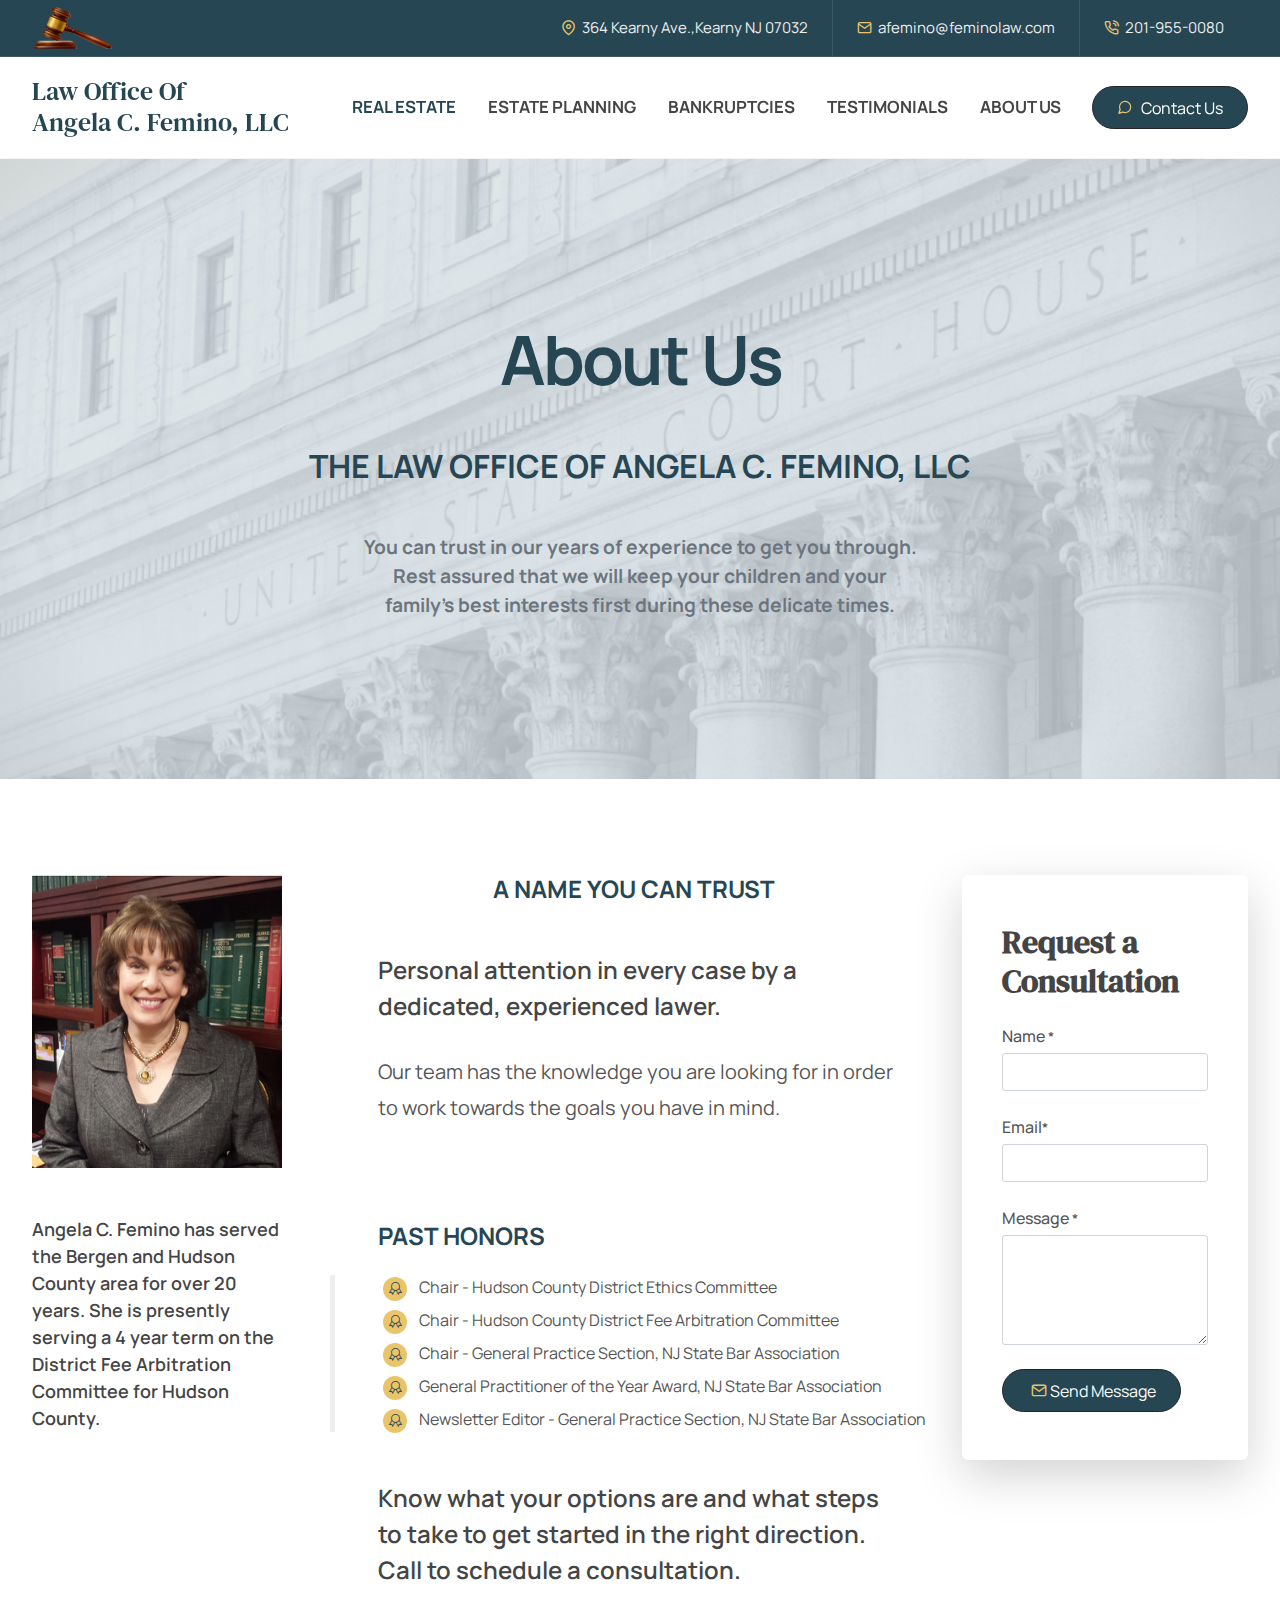
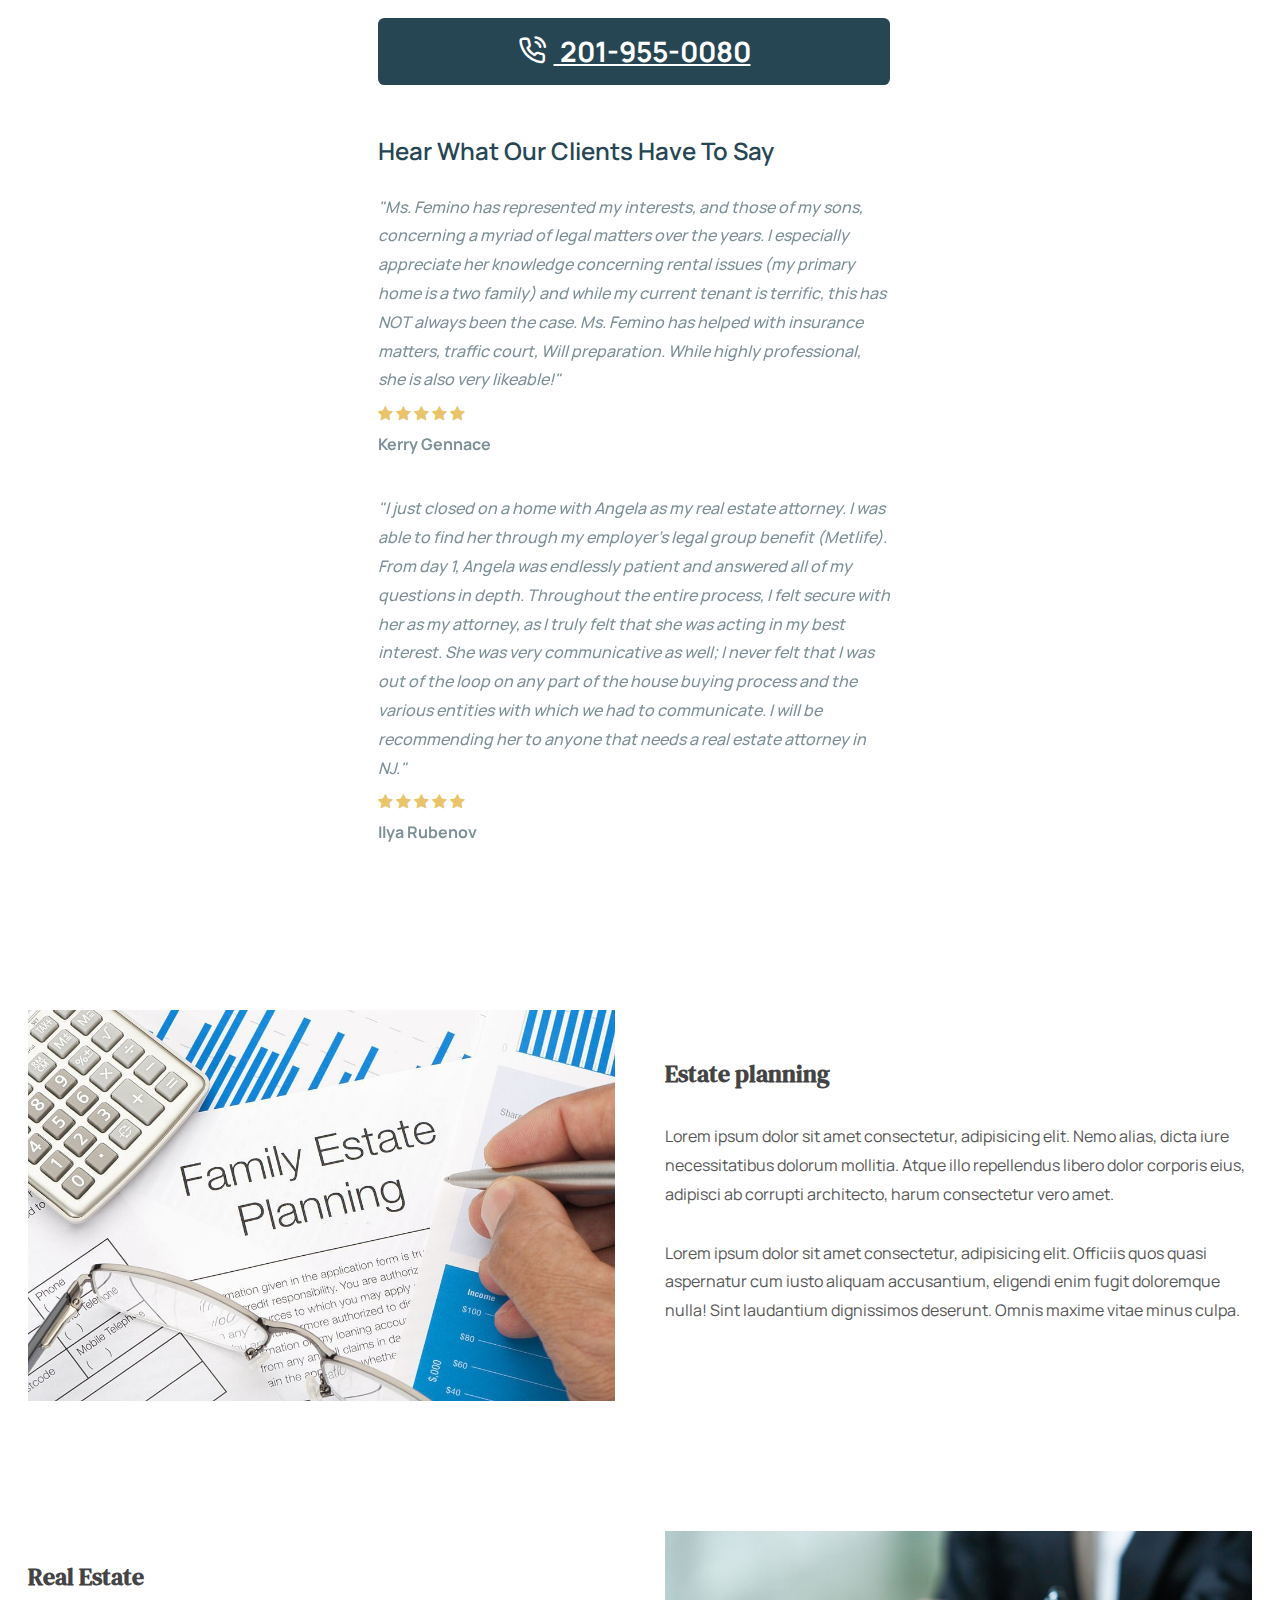
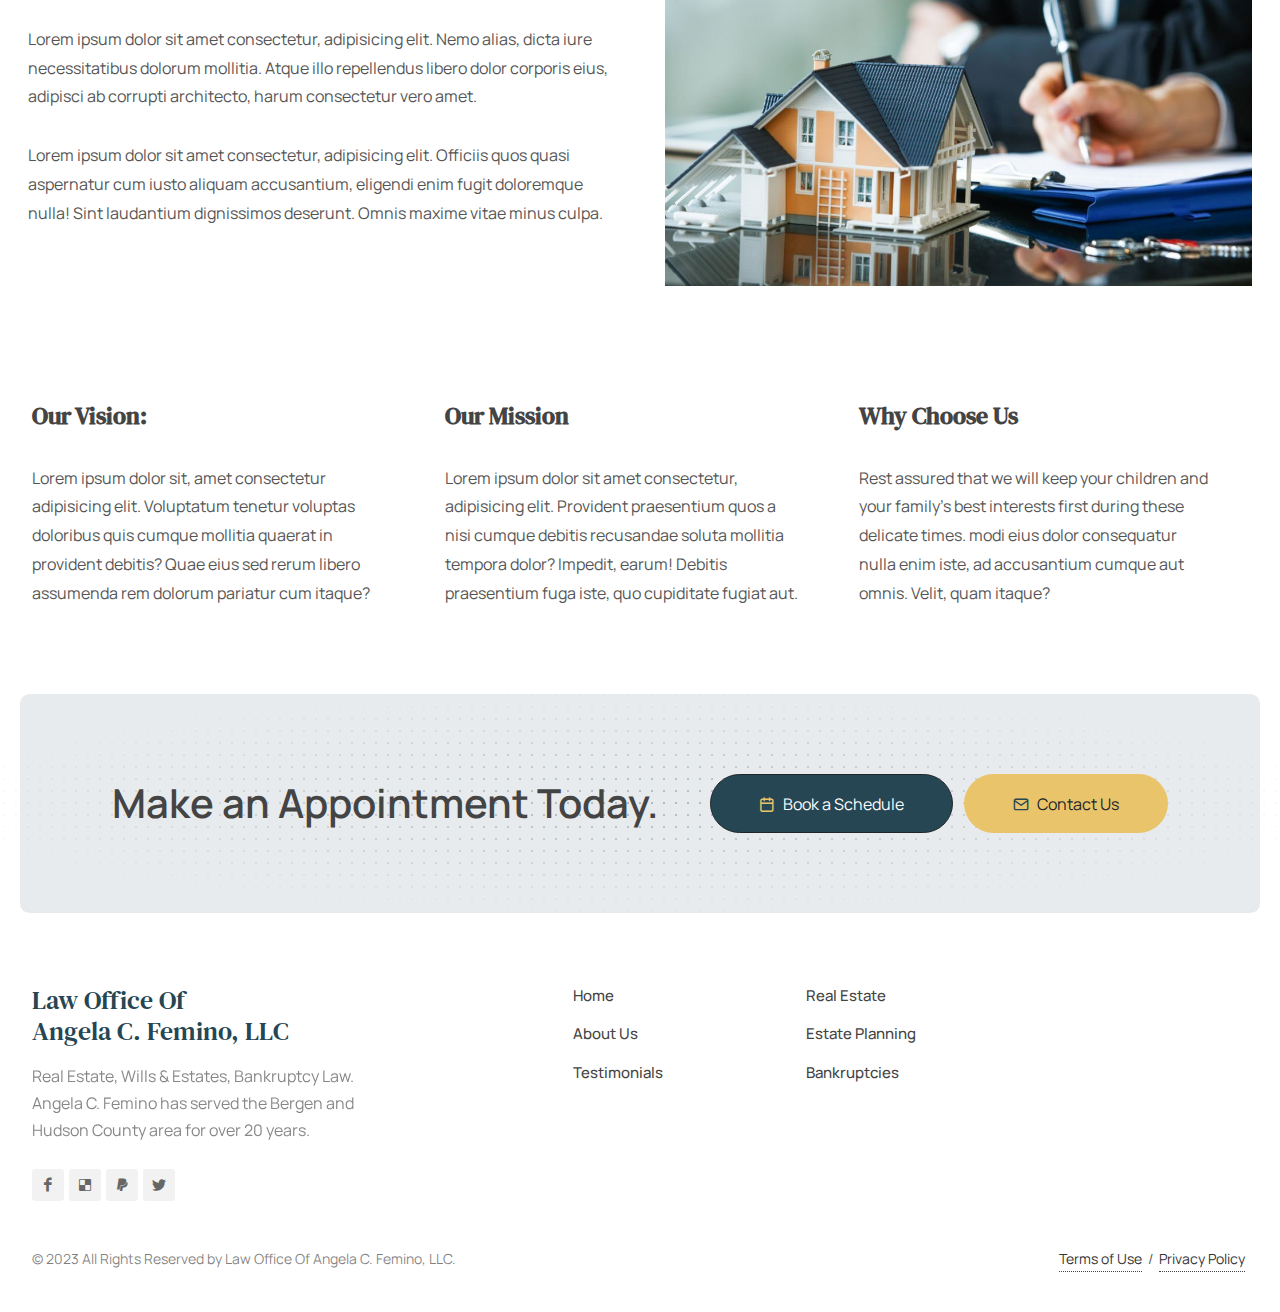
==== about-us.html @ 38eed65f "about us page" ====
<!DOCTYPE html>
<html dir="ltr" lang="en-US">
  <head>
    <meta http-equiv="content-type" content="text/html; charset=utf-8" />
    <meta name="author" content="SemiColonWeb" />

    <!-- Stylesheets
	============================================= -->
    <link rel="preconnect" href="https://fonts.gstatic.com" />
    <link href="https://fonts.googleapis.com/css2?family=Manrope:wght@400;500;600;700&family=DM+Serif+Text&display=swap" rel="stylesheet" />

    <link rel="stylesheet" href="./css/bootstrap.css" type="text/css" />
    <link rel="stylesheet" href="./style.css" type="text/css" />
    <link rel="stylesheet" href="./css/swiper.css" type="text/css" />

    <link rel="stylesheet" href="./css/dark.css" type="text/css" />
    <link rel="stylesheet" href="./css/font-icons.css" type="text/css" />
    <link rel="stylesheet" href="./css/animate.css" type="text/css" />
    <link rel="stylesheet" href="./css/magnific-popup.css" type="text/css" />

    <!-- Finance Demo Specific Stylesheet -->
    <link rel="stylesheet" href="./finance/finance.css" type="text/css" />
    <!-- Finance Custom Css -->
    <link rel="stylesheet" href="./finance/css/fonts.css" type="text/css" />
    <!-- Finance Custom Fonts -->
    <!-- / -->

    <link rel="stylesheet" href="./css/custom.css" type="text/css" />
    <meta name="viewport" content="width=device-width, initial-scale=1" />

    <link rel="stylesheet" href="./css/colors.css" type="text/css" />
    <link rel="stylesheet" href="./css/about-us.css" />

    <!-- Document Title
	============================================= -->
    <title>Family Civil Bankruptcy and Business Lawyers in Kearny, NJ</title>
    <meta name="keywords" content="Family Law, Wills and Estates, Bankruptcy, Real Estate, Municipal Court" />
    <meta name="description" content="Practice Law Firm Providing the Highest Quality of Legal Representation Serving North Jersey Area with convenient location in the heart of the Kearny Business District." />
    <meta property="og:title" content="The Law Office Of Angela C. Femino, LLC" />
    <meta property="og:url" content="https://www.feminolaw.com/" />
    <meta property="og:type" content="website" />
    <meta property="og:description" content="The Law Office Of Angela C. Femino, LLC" />
    <meta property="og:image" content="./images/logo.png" />
    <meta property="twitter:card" content="The Law Office Of Angela C. Femino, LLC" />
    <meta property="twitter:title" content="The Law Office Of Angela C. Femino, LLC" />
    <meta property="twitter:type" content="website" />
    <meta property="twitter:description" content="The Law Office Of Angela C. Femino, LLC" />
    <meta property="twitter:url" content="https://www.feminolaw.com/" />
    <meta property="twitter:image" content="./images/logo.png" />
  </head>

  <body class="stretched">
    <!-- Document Wrapper
	============================================= -->
    <div id="wrapper" class="clearfix">
      <!-- Top Bar
		============================================= -->
      <div id="top-bar" class="dark bg-color">
        <div class="container">
          <div class="row justify-content-center justify-content-lg-between">
            <div class="col-12 col-md-auto">
              <!-- Navbar icon
						============================================= -->
              <a href="#" class="navbar-icon">
                <img width="80" src="./images/judge-gavel-nav.png" alt="" />
              </a>
              <!-- .navbar-icon end -->
            </div>

            <div class="col-12 col-md-auto">
              <!-- Top Links
						============================================= -->
              <div class="top-links text-center">
                <ul class="top-links-container">
                  <li class="top-links-item">
                    <a target="_blank" href="https://goo.gl/maps/jddvsZo6kSxr5BW46"><i class="color-2 icon-line-map-pin"></i> 364 Kearny Ave.,Kearny NJ 07032 </a>
                  </li>
                  <li class="top-links-item">
                    <a href="mailto:afemino@feminolaw.com"><i class="color-2 icon-line-mail"></i> afemino@feminolaw.com</a>
                  </li>
                  <li class="top-links-item">
                    <a href="tel:201-955-0080"><i class="color-2 icon-line-phone-call"></i> 201-955-0080</a>
                  </li>
                </ul>
              </div>
              <!-- .top-links end -->
            </div>
          </div>
        </div>
      </div>
      <!-- #top-bar end -->

      <!-- Header
		============================================= -->
      <header id="header" class="sticky-on-scrollup">
        <div id="header-wrap">
          <div class="container">
            <div class="header-row justify-content-between">
              <!-- Logo
						============================================= -->
              <div id="logo" class="mx-0 me-lg-5 order-2 order-lg-1">
                <a href="#" class="color h4"
                  >Law Office Of <br />
                  Angela C. Femino, LLC</a
                >
              </div>
              <!-- #logo end -->

              <div id="primary-menu-trigger" class="order-1">
                <svg class="svg-trigger" viewBox="0 0 100 100">
                  <path d="m 30,33 h 40 c 3.722839,0 7.5,3.126468 7.5,8.578427 0,5.451959 -2.727029,8.421573 -7.5,8.421573 h -20"></path>
                  <path d="m 30,50 h 40"></path>
                  <path d="m 70,67 h -40 c 0,0 -7.5,-0.802118 -7.5,-8.365747 0,-7.563629 7.5,-8.634253 7.5,-8.634253 h 20"></path>
                </svg>
              </div>

              <div class="header-misc order-3">
                <a href="#" class="btn btn-dark bg-color px-4 py-1 py-lg-2 rounded-pill"><i class="icon-line-message-circle color-2"></i><span class="d-none d-md-inline ms-2">Contact Us</span></a>
              </div>

              <!-- Primary Navigation
						============================================= -->
              <nav class="primary-menu me-lg-auto with-arrows order-12 order-lg-2">
                <ul class="menu-container">
                  <li class="menu-item current">
                    <a class="menu-link fw-bold" href="#"> REAL ESTATE </a>
                  </li>
                  <li class="menu-item">
                    <a class="menu-link fw-bold" href="#"> ESTATE PLANNING </a>
                  </li>
                  <li class="menu-item">
                    <a class="menu-link fw-bold" href="#"> BANKRUPTCIES </a>
                  </li>
                  <li class="menu-item">
                    <a class="menu-link fw-bold" href="#testimonials"> TESTIMONIALS </a>
                  </li>
                  <li class="menu-item">
                    <a class="menu-link fw-bold" href="#"> ABOUT US </a>
                  </li>
                </ul>
              </nav>
              <!-- #primary-menu end -->

              <form class="top-search-form" action="search.html" method="get">
                <input type="text" name="q" class="form-control" value="" placeholder="Type &amp; Hit Enter.." autocomplete="off" />
              </form>
            </div>
          </div>
        </div>
      </header>
      <!-- #header end -->

      <!-- Hero
		============================================= -->
      <section id="slider" class="slider-element position-relative" style="background: #2646532b url() center bottom no-repeat; background-size: 100% auto">
        <div class="container position-static">
          <div class="row align-items-md-end">
            <div class="col-lg-12 align-self-center flex-column pt-6 pb-6 mb-md-6 mt-md-6 z-1">
              <h1 class="hero-title display-3 fw-bold ws-1 color font-body text-center">About Us</h1>
              <h2 class="hero-title h2 fw-bold color pt-3 font-body text-center">THE LAW OFFICE OF ANGELA C. FEMINO, LLC</h2>
              <p class="mt-5 mb-0 text-muted fw-bold text-center text-larger">
                You can trust in our years of experience to get you through. <br />
                Rest assured that we will keep your children and your <br />
                family's best interests first during these delicate times.
              </p>
            </div>
            <div class="un1"></div>
          </div>
        </div>
      </section>

      <!-- Content
		============================================= -->
      <!-- Sticky section -->

      <section id="content">
        <div class="content-wrap py-5">
          <div class="container clearfix py-0 py-lg-5">
            <div class="row justify-content-around col-mb-30">
              <div class="sidebar sticky-sidebar-wrap col-md-6 pe-lg-5 col-lg-3">
                <div class="scwStickySidebar">
                  <div class="sidebar-widgets-wrap">
                    <div class="sticky-sidebar sticky-bottom">
                      <div class="about-summary pb-lg-3">
                        <div class="text-center">
                          <img src="./images/angela.png" alt="Angela" />
                        </div>
                        <h4 class="font-body mt-5">Angela C. Femino has served the Bergen and Hudson County area for over 20 years. She is presently serving a 4 year term on the District Fee Arbitration Committee for Hudson County.</h4>
                      </div>
                    </div>
                  </div>
                </div>
              </div>
              <div class="col-md-6 mt-4 ps-md-0 mt-md-0">
                <h3 class="h4 font-body text-body text-uppercase text-center fw-bold mb-2 mb-lg-4 color">A NAME YOU CAN TRUST</h3>
                <h3 class="font-body mt-5 ps-md-5 px-md-4">Personal attention in every case by a dedicated, experienced lawer.</h3>
                <p class="h5 mb-0 font-body px-4 ps-md-5 fw-normal">Our team has the knowledge you are looking for in order to work towards the goals you have in mind.</p>
                <div class="py-5"></div>
                <h3 class="h4 font-body text-body ps-md-5 text-uppercase fw-bold mb-4 mb-lg-4 color">PAST HONORS</h3>
                <ul class="iconlist honourslist mb-0 ps-2 ps-md-5">
                  <li class="mb-2"><i class="icon-line2-badge text-smaller bg-color-2 color"></i>Chair - Hudson County District Ethics Committee</li>
                  <li class="mb-2"><i class="icon-line2-badge text-smaller bg-color-2 color"></i>Chair - Hudson County District Fee Arbitration Committee</li>
                  <li class="mb-2"><i class="icon-line2-badge text-smaller bg-color-2 color"></i>Chair - General Practice Section, NJ State Bar Association</li>
                  <li class="mb-2"><i class="icon-line2-badge text-smaller bg-color-2 color"></i>General Practitioner of the Year Award, NJ State Bar Association</li>
                  <li class="mb-2"><i class="icon-line2-badge text-smaller bg-color-2 color"></i>Newsletter Editor - General Practice Section, NJ State Bar Association</li>
                </ul>
                <div class="my-5">
                  <h3 class="font-body text-left px-5 mt-5">
                    Know what your options are and what steps to take to get started in the right direction. <br />
                    Call to schedule a consultation.
                  </h3>
                  <p class="fw-normal text-muted mb-2 mt-3 text-center mx-5 py-2 bg-color rounded-4 text-white">
                    <a class="fw-bold h3 pt-2 inline-block text-decoration-underline text-white" href="tel:201-955-0080">
                      <i class="icon-line-phone-call text-white pe-2"></i>
                      201-955-0080
                    </a>
                  </p>
                </div>

                <div class="px-lg-5 mt-5 my-lg-5">
                  <div class="mb-3 pb-2">
                    <h3 class="fw-semibold font-body color mb-4 mt-3">Hear What Our Clients Have To Say</h3>
                    <p class="color op-06 fw-medium fst-italic mb-2">"Ms. Femino has represented my interests, and those of my sons, concerning a myriad of legal matters over the years. I especially appreciate her knowledge concerning rental issues (my primary home is a two family) and while my current tenant is terrific, this has NOT always been the case. Ms. Femino has helped with insurance matters, traffic court, Will preparation. While highly professional, she is also very likeable!"</p>
                    <div class="d-flex align-items-center mb-2">
                      <div>
                        <div class="mb-2 color-2">
                          <i class="icon-star3"></i>
                          <i class="icon-star3"></i>
                          <i class="icon-star3"></i>
                          <i class="icon-star3"></i>
                          <i class="icon-star3"></i>
                        </div>
                        <h4 class="font-body mb-2 fw-bold h6 color op-06">Kerry Gennace</h4>
                      </div>
                    </div>
                  </div>
                  <div>
                    <p class="color op-06 fw-medium fst-italic mb-2">"I just closed on a home with Angela as my real estate attorney. I was able to find her through my employer's legal group benefit (Metlife). From day 1, Angela was endlessly patient and answered all of my questions in depth. Throughout the entire process, I felt secure with her as my attorney, as I truly felt that she was acting in my best interest. She was very communicative as well; I never felt that I was out of the loop on any part of the house buying process and the various entities with which we had to communicate. I will be recommending her to anyone that needs a real estate attorney in NJ."</p>
                    <div class="d-flex align-items-center mb-2">
                      <div>
                        <div class="mb-2 color-2">
                          <i class="icon-star3"></i>
                          <i class="icon-star3"></i>
                          <i class="icon-star3"></i>
                          <i class="icon-star3"></i>
                          <i class="icon-star3"></i>
                        </div>
                        <h4 class="font-body mb-2 fw-bold h6 color op-06">Ilya Rubenov</h4>
                      </div>
                    </div>
                  </div>
                </div>
              </div>
              <div class="sidebar sticky-sidebar-wrap col-lg-3 d-none d-lg-block">
                <div class="scwStickySidebar">
                  <div class="sidebar-widgets-wrap">
                    <div class="sticky-sidebar sticky-bottom">
                      <div class="card border-0 shadow-lg p-4">
                        <div class="card-body py-4">
                          <div class="form-widget">
                            <div class="form-result"></div>
                            <h3 class="mb-4 h2 nott ls0 fw-semibold">Request a Consultation</h3>
                            <form class="mb-0" id="template-contactform" name="template-contactform" action="include/form.php" method="post" novalidate="novalidate">
                              <div class="form-process">
                                <div class="css3-spinner">
                                  <div class="css3-spinner-scaler"></div>
                                </div>
                              </div>

                              <div class="row">
                                <div class="col-12 form-group mb-4">
                                  <label for="template-contactform-name">Name <small>*</small></label>
                                  <input type="text" id="template-contactform-name" name="template-contactform-name" value="" class="form-control required" />
                                </div>

                                <div class="col-12 form-group mb-4">
                                  <label for="template-contactform-email">Email<small>*</small></label>
                                  <input type="email" id="template-contactform-email" name="template-contactform-email" value="" class="required email form-control" />
                                </div>

                                <div class="col-12 form-group mb-4">
                                  <label for="template-contactform-message">Message <small>*</small></label>
                                  <textarea class="required form-control" id="template-contactform-message" name="template-contactform-message" rows="4" cols="30"></textarea>
                                </div>

                                <div class="col-12 form-group mb-4 d-none">
                                  <input type="text" id="template-contactform-botcheck" name="template-contactform-botcheck" value="" class="form-control" />
                                </div>

                                <div class="col-12 form-group mb-0">
                                  <button class="btn btn-dark bg-color px-4 py-2 rounded-pill" type="submit" id="template-contactform-submit" name="template-contactform-submit" value="submit"><i class="icon-line-mail color-2 ms-1"></i> Send Message</button>
                                </div>
                              </div>

                              <input type="hidden" name="prefix" value="template-contactform-" />
                            </form>
                          </div>
                        </div>
                      </div>
                    </div>
                  </div>
                </div>
              </div>
            </div>
          </div>
        </div>
        <div class="container mw-lg mb-4">
          <div class="row g-5 gutter-50 justify-content-between align-items-center py-3">
            <div class="col-md-6 order-2 order-md-0">
              <div class="div">
                <img src="./images/estate-planning.jpg" alt="Estate planning" />
              </div>
            </div>
            <div class="col-md-6">
              <h3>Estate planning</h3>
              <p>Lorem ipsum dolor sit amet consectetur, adipisicing elit. Nemo alias, dicta iure necessitatibus dolorum mollitia. Atque illo repellendus libero dolor corporis eius, adipisci ab corrupti architecto, harum consectetur vero amet.</p>
              <p>Lorem ipsum dolor sit amet consectetur, adipisicing elit. Officiis quos quasi aspernatur cum iusto aliquam accusantium, eligendi enim fugit doloremque nulla! Sint laudantium dignissimos deserunt. Omnis maxime vitae minus culpa.</p>
            </div>
          </div>
          <div class="row mt-5 mb-5 pb-5 g-5 gutter-50 justify-content-between align-items-center py-3">
            <div class="col-md-6 order-1 order-md-2">
              <div class="div">
                <img src="./images/Real-estates.jpg" alt="Estate planning" />
              </div>
            </div>
            <div class="col-md-6 order-1">
              <h3>Real Estate</h3>
              <p>Lorem ipsum dolor sit amet consectetur, adipisicing elit. Nemo alias, dicta iure necessitatibus dolorum mollitia. Atque illo repellendus libero dolor corporis eius, adipisci ab corrupti architecto, harum consectetur vero amet.</p>
              <p>Lorem ipsum dolor sit amet consectetur, adipisicing elit. Officiis quos quasi aspernatur cum iusto aliquam accusantium, eligendi enim fugit doloremque nulla! Sint laudantium dignissimos deserunt. Omnis maxime vitae minus culpa.</p>
            </div>
          </div>
        </div>
        <div class="container mb-4">
          <div class="row justify-content-between py-3">
            <div class="col-md-4 pe-lg-5">
              <h3>Our Vision:</h3>
              <p>Lorem ipsum dolor sit, amet consectetur adipisicing elit. Voluptatum tenetur voluptas doloribus quis cumque mollitia quaerat in provident debitis? Quae eius sed rerum libero assumenda rem dolorum pariatur cum itaque?</p>
            </div>
            <div class="col-md-4 pe-lg-5">
              <h3>Our Mission</h3>
              <p>Lorem ipsum dolor sit amet consectetur, adipisicing elit. Provident praesentium quos a nisi cumque debitis recusandae soluta mollitia tempora dolor? Impedit, earum! Debitis praesentium fuga iste, quo cupiditate fugiat aut.</p>
            </div>
            <div class="col-md-4 pe-lg-5">
              <h3>Why Choose Us</h3>
              <p>Rest assured that we will keep your children and your family's best interests first during these delicate times. modi eius dolor consequatur nulla enim iste, ad accusantium cumque aut omnis. Velit, quam itaque?</p>
            </div>
          </div>
        </div>
        <div class="clear"></div>

        <div class="container mt-3 mb-4 dotted-bg rounded-6" style="background-color: #2646531b">
          <div class="row align-items-center justify-content-between p-5 p-md-6">
            <div class="col mb-5 mb-lg-0">
              <h2 class="font-body fw-semibold h1 mb-0">Make an Appointment Today.</h2>
            </div>
            <div class="col-auto">
              <a href="#" class="btn px-3 py-2 px-md-5 py-md-3 btn-dark bg-color rounded-pill"><i class="icon-line-calendar color-2 me-2 position-relative" style="top: 1px"></i>Book a Schedule</a>
              <a href="#" class="btn px-3 py-2 px-md-5 py-md-3 mt-3 mt-lg-0 bg-color-2 rounded-pill ms-2"><i class="icon-line-mail color me-2 position-relative" style="top: 1px"></i>Contact Us</a>
            </div>
          </div>
        </div>
        <!-- </div> -->
      </section>
      <!-- #content end -->

      <!-- Footer
		============================================= -->
      <footer id="footer" class="bg-white border-0">
        <div class="container">
          <!-- Footer Widgets
				============================================= -->
          <div class="footer-widgets-wrap py-0 pt-lg-5">
            <div class="row justify-content-between">
              <div class="col-lg-4 mb-5 mb-lg-0 pe-md-0">
                <div class="widget clearfix">
                  <div id="logo" class="mx-0 me-lg-5 order-2 order-lg-1">
                    <a href="#" class="color h4 pt-0"
                      >Law Office Of <br />
                      Angela C. Femino, LLC</a
                    >
                  </div>
                  <p class="mb-4 op-07">
                    Real Estate, Wills & Estates, Bankruptcy Law. <br />
                    Angela C. Femino has served the Bergen and <br />
                    Hudson County area for over 20 years.
                  </p>
                  <a href="https://www.facebook.com/Law-Office-Of-Angela-C-Femino-LLC-725974874185449/" target="_blank" title="Facebook" class="social-icon si-small si-light si-facebook">
                    <i class="icon-facebook"></i>
                    <i class="icon-facebook"></i>
                  </a>
                  <a href="#" class="social-icon si-small si-light si-delicious">
                    <i class="icon-delicious"></i>
                    <i class="icon-delicious"></i>
                  </a>
                  <a href="#" class="social-icon si-small si-light si-paypal">
                    <i class="icon-paypal"></i>
                    <i class="icon-paypal"></i>
                  </a>
                  <a href="https://twitter.com/LawOfficeLlc" target="_blank" title="Twitter" class="social-icon si-small si-light si-twitter">
                    <i class="icon-twitter"></i>
                    <i class="icon-twitter"></i>
                  </a>
                </div>
              </div>
              <div class="col-lg-7 d-flex justify-content-end">
                <div class="row w-100">
                  <div class="col-lg-4 col-6">
                    <ul class="widget_links widget-li-noicon">
                      <li class="mb-2 pt-0 fw-medium"><a href="#">Home</a></li>
                      <li class="mb-2 fw-medium"><a href="#">About Us</a></li>
                      <li class="mb-2 fw-medium"><a href="#testimonials">Testimonials</a></li>
                    </ul>
                  </div>

                  <div class="col-lg-4 col-6">
                    <ul class="widget_links widget-li-noicon">
                      <li class="mb-2 pt-0 fw-medium"><a href="#">Real Estate</a></li>
                      <li class="mb-2 fw-medium"><a href="#">Estate Planning</a></li>
                      <li class="mb-2 fw-medium"><a href="#">Bankruptcies</a></li>
                    </ul>
                  </div>
                </div>
              </div>
            </div>
          </div>
          <!-- .footer-widgets-wrap end -->
        </div>

        <!-- Copyrights
			============================================= -->
        <div id="copyrights" class="bg-white">
          <div class="container">
            <div class="row justify-content-between">
              <div class="col">
                <span class="text-black-50">&copy; 2023 All Rights Reserved by Law Office Of Angela C. Femino, LLC.</span>
              </div>

              <div class="col text-end">
                <div class="copyright-links"><a href="#">Terms of Use</a> / <a href="#">Privacy Policy</a></div>
              </div>
            </div>
          </div>
        </div>
        <!-- #copyrights end -->
      </footer>
      <!-- #footer end -->
    </div>
    <!-- #wrapper end -->

    <!-- Go To Top
	============================================= -->
    <div id="gotoTop" class="icon-line-chevrons-up bg-color h-bg-color-2 shadow rounded-circle"></div>

    <!-- JavaScripts
	============================================= -->
    <script src="js/jquery.js"></script>
    <script src="js/plugins.min.js"></script>

    <!-- Footer Scripts
	============================================= -->
    <script src="js/functions.js"></script>

    <script>
      jQuery(document).ready(function ($) {
        var lastScrollTop = 0;
        window.addEventListener('scroll', function (event) {
          var st = $(this).scrollTop();
          if (st > lastScrollTop) {
            jQuery('#header.sticky-on-scrollup').removeClass('show-sticky-onscroll'); // Down Scroll
          } else {
            jQuery('#header.sticky-on-scrollup').addClass('show-sticky-onscroll'); // Up Scroll
          }
          lastScrollTop = st;
        });

        $('.services-grid .feature-box').hover(
          function () {
            $(this).addClass('dark');
          },
          function () {
            $(this).removeClass('dark');
          }
        );
      });
    </script>
    <!-- Temporary Script-->
  </body>
</html>
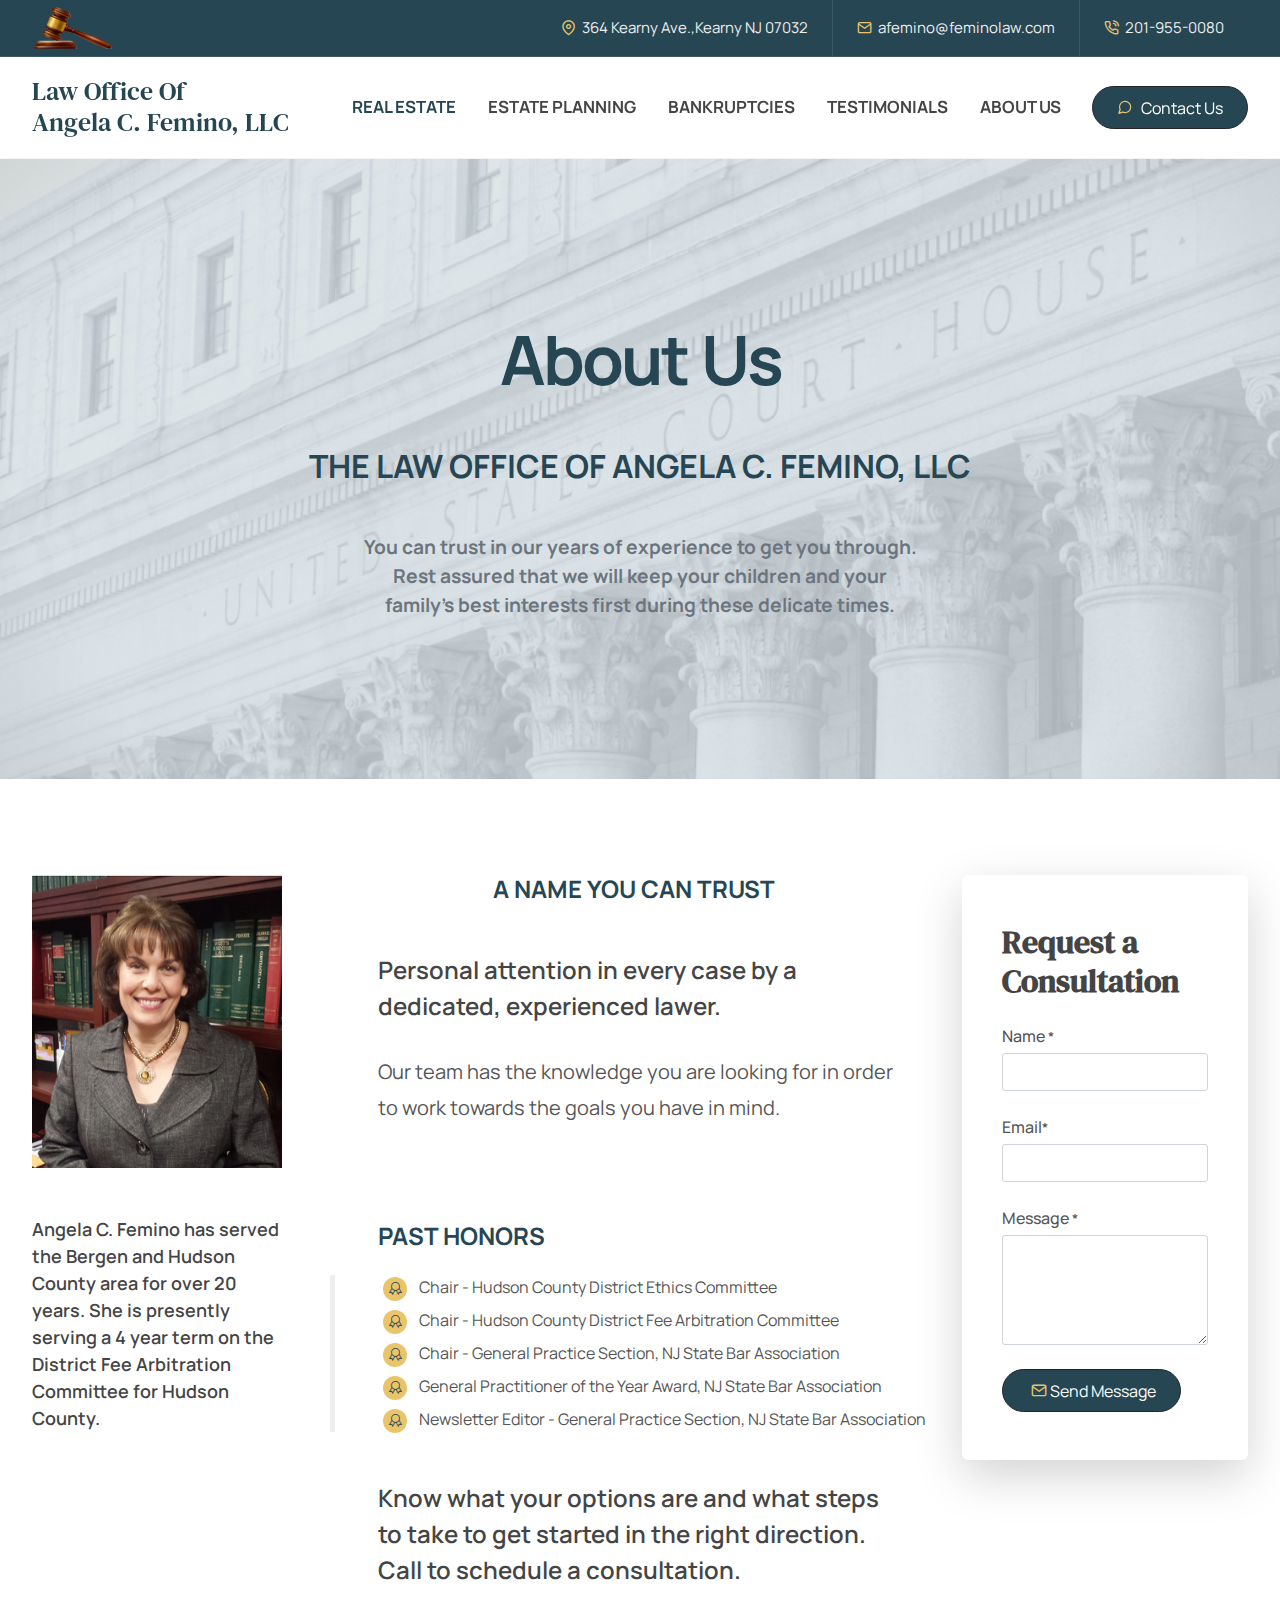
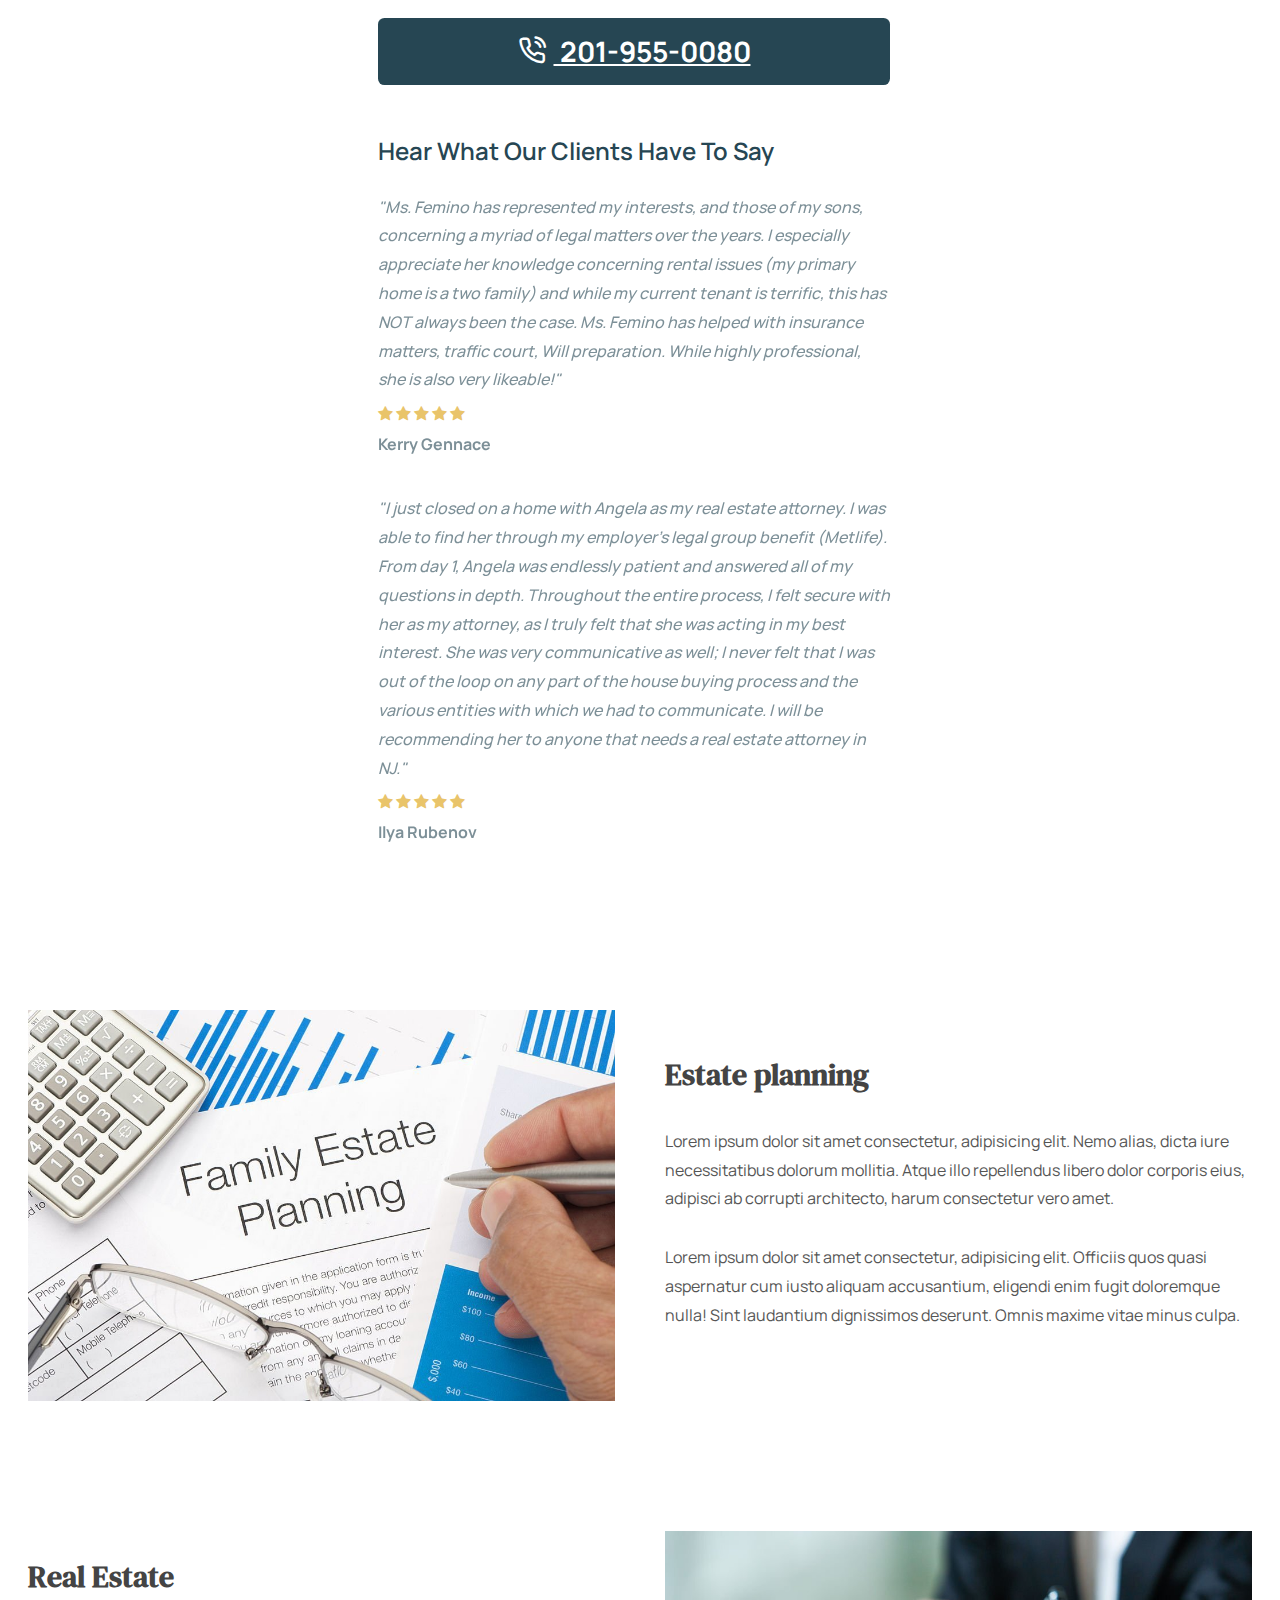
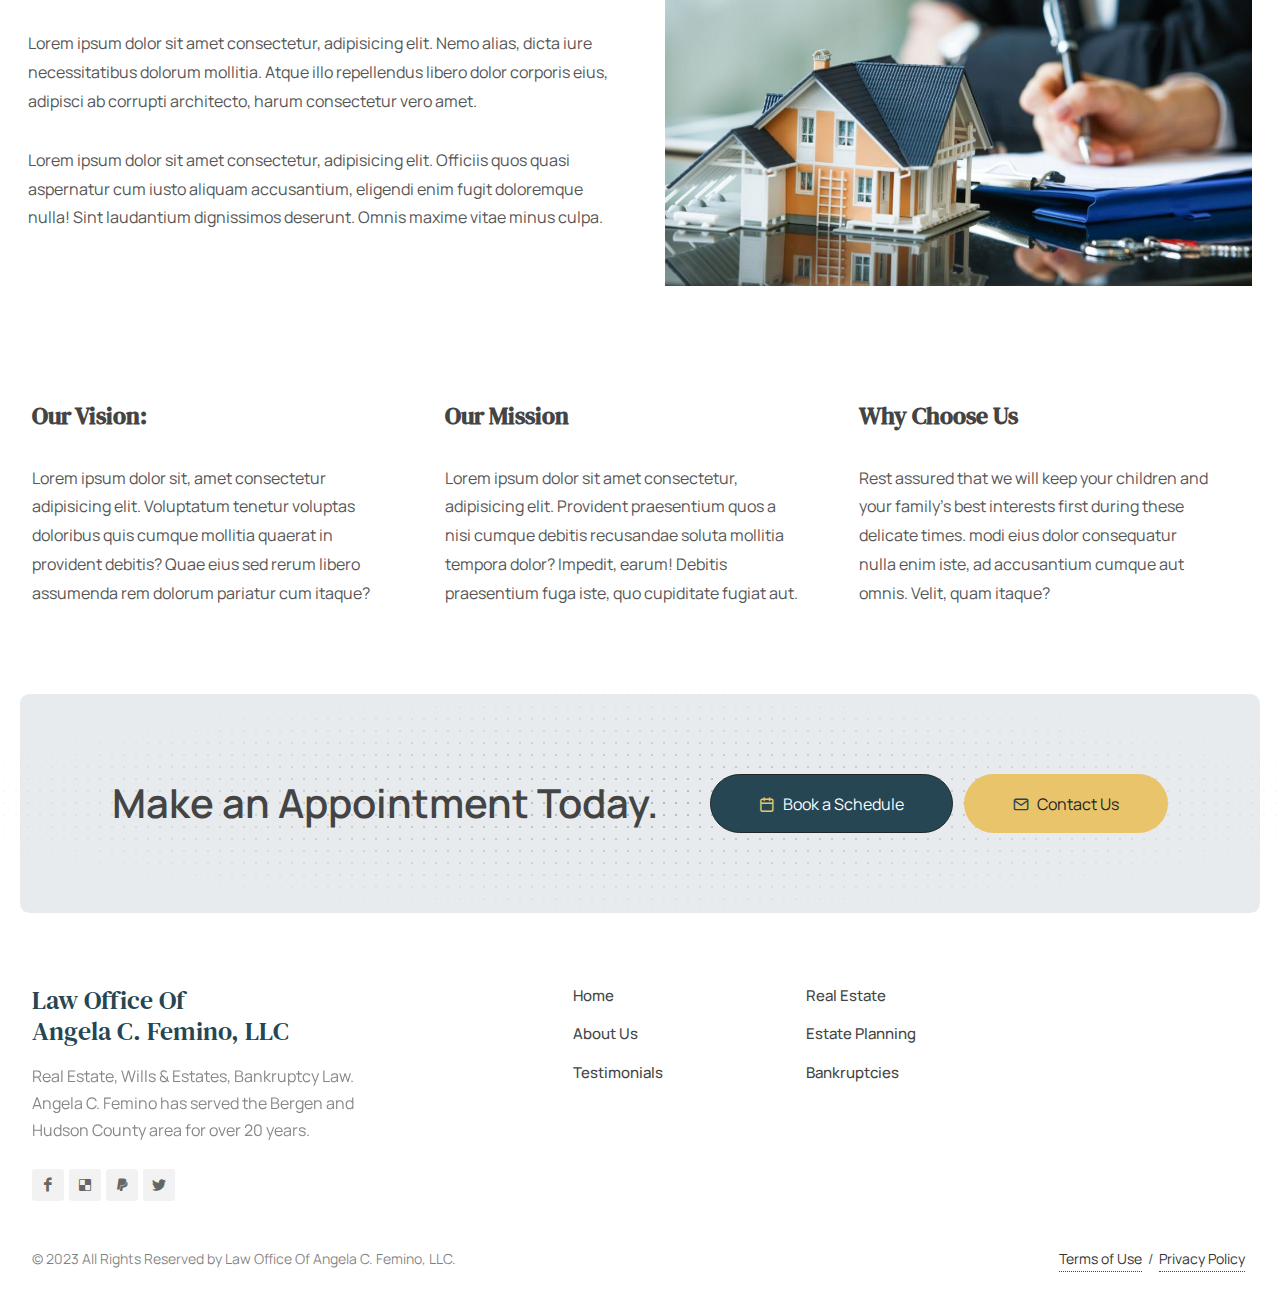
==== commit 7bf61491: "headings updated" ====
--- a/about-us.html
+++ b/about-us.html
@@ -312,7 +312,7 @@
               </div>
             </div>
             <div class="col-md-6">
-              <h3>Estate planning</h3>
+              <h2>Estate planning</h2>
               <p>Lorem ipsum dolor sit amet consectetur, adipisicing elit. Nemo alias, dicta iure necessitatibus dolorum mollitia. Atque illo repellendus libero dolor corporis eius, adipisci ab corrupti architecto, harum consectetur vero amet.</p>
               <p>Lorem ipsum dolor sit amet consectetur, adipisicing elit. Officiis quos quasi aspernatur cum iusto aliquam accusantium, eligendi enim fugit doloremque nulla! Sint laudantium dignissimos deserunt. Omnis maxime vitae minus culpa.</p>
             </div>
@@ -324,7 +324,7 @@
               </div>
             </div>
             <div class="col-md-6 order-1">
-              <h3>Real Estate</h3>
+              <h2>Real Estate</h2>
               <p>Lorem ipsum dolor sit amet consectetur, adipisicing elit. Nemo alias, dicta iure necessitatibus dolorum mollitia. Atque illo repellendus libero dolor corporis eius, adipisci ab corrupti architecto, harum consectetur vero amet.</p>
               <p>Lorem ipsum dolor sit amet consectetur, adipisicing elit. Officiis quos quasi aspernatur cum iusto aliquam accusantium, eligendi enim fugit doloremque nulla! Sint laudantium dignissimos deserunt. Omnis maxime vitae minus culpa.</p>
             </div>
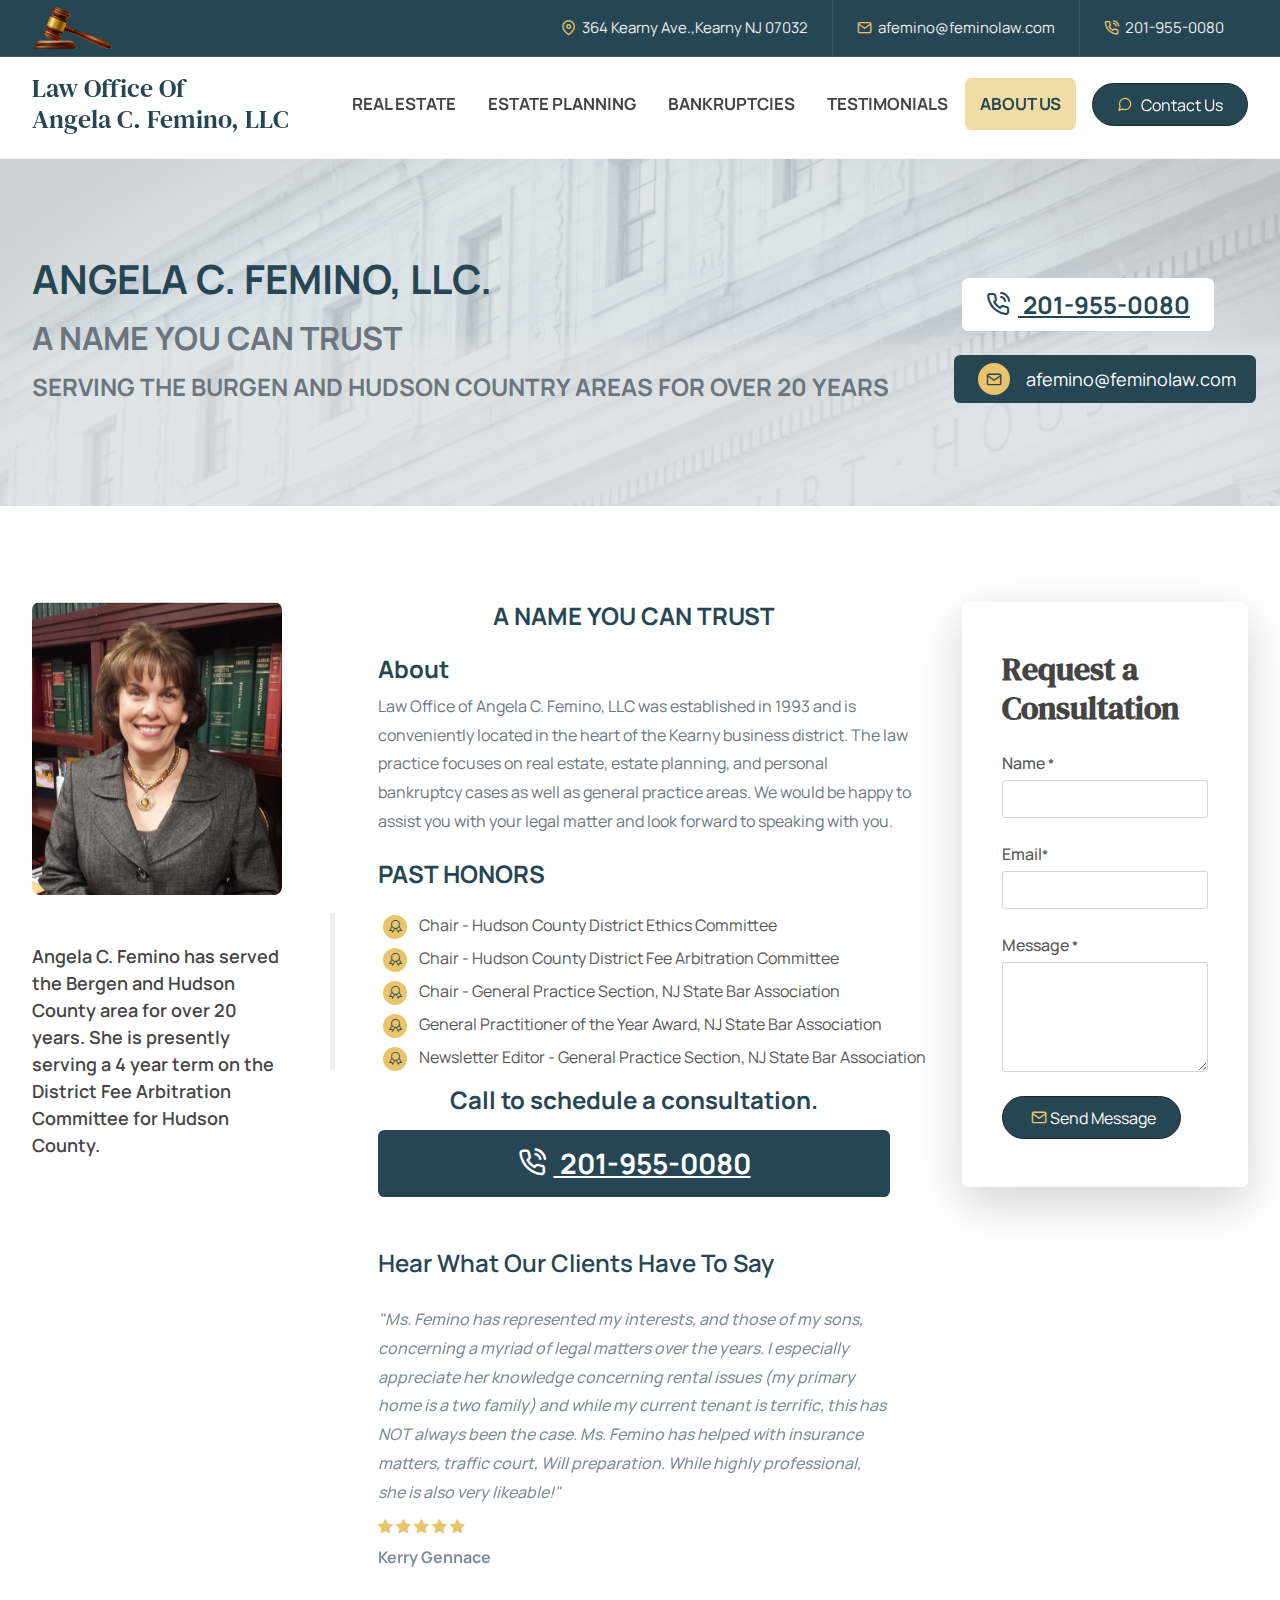
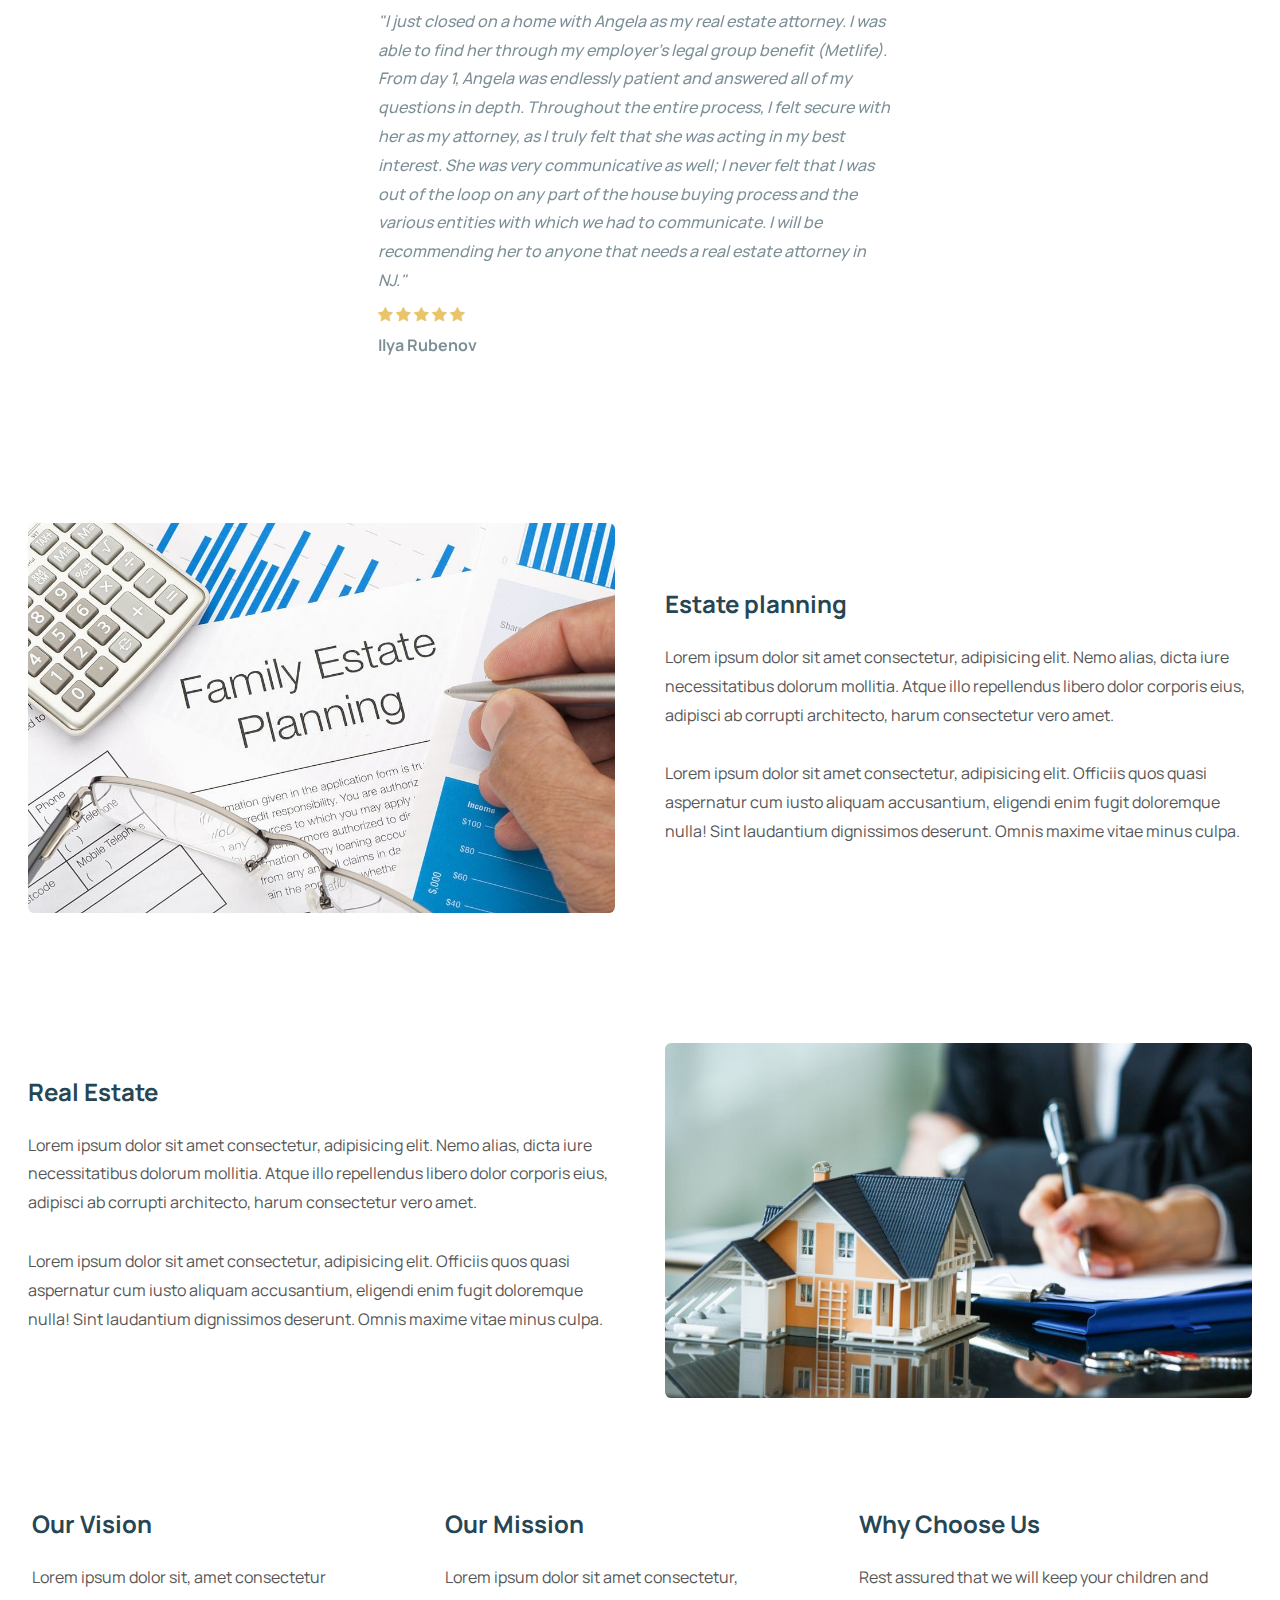
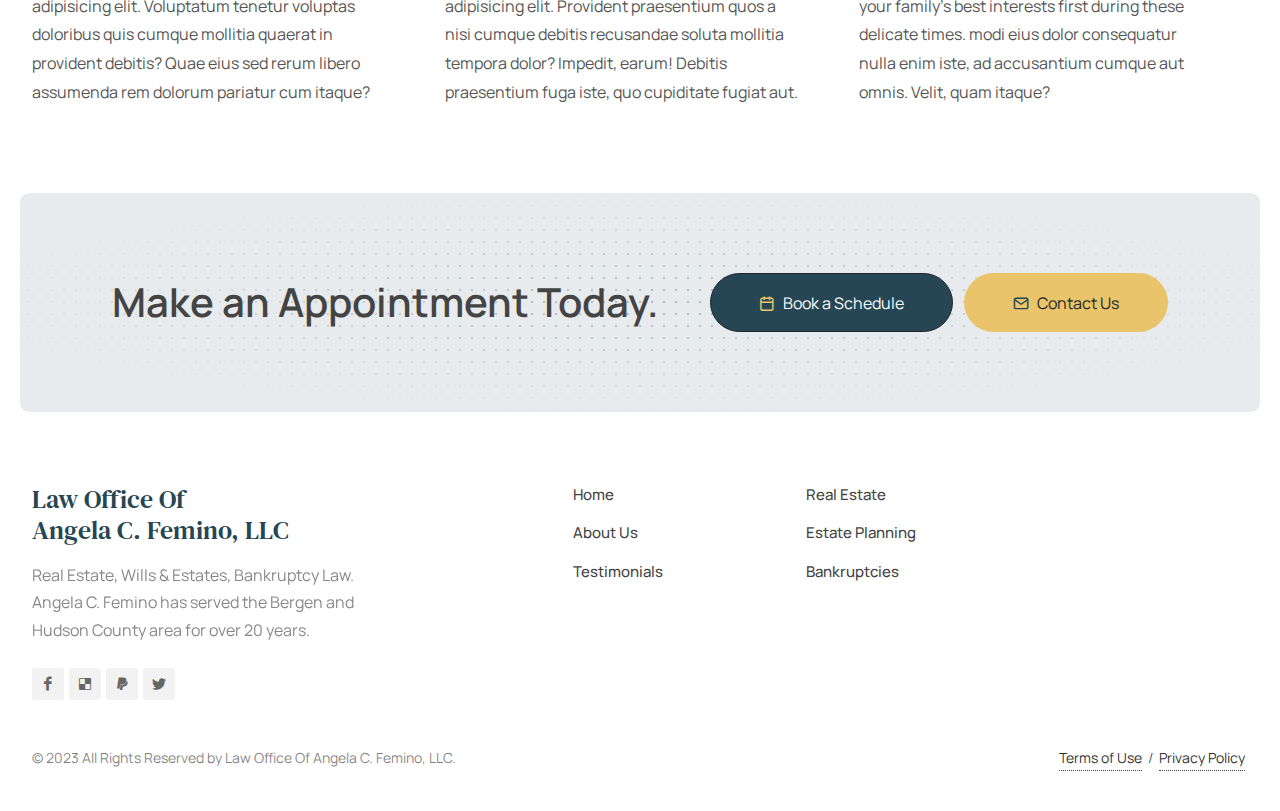
==== commit 452c0089: "revision completed about us" ====
--- a/about-us.html
+++ b/about-us.html
@@ -99,7 +99,7 @@
               <!-- Logo
 						============================================= -->
               <div id="logo" class="mx-0 me-lg-5 order-2 order-lg-1">
-                <a href="#" class="color h4"
+                <a href="/" class="color h4"
                   >Law Office Of <br />
                   Angela C. Femino, LLC</a
                 >
@@ -122,7 +122,7 @@
 						============================================= -->
               <nav class="primary-menu me-lg-auto with-arrows order-12 order-lg-2">
                 <ul class="menu-container">
-                  <li class="menu-item current">
+                  <li class="menu-item">
                     <a class="menu-link fw-bold" href="#"> REAL ESTATE </a>
                   </li>
                   <li class="menu-item">
@@ -132,9 +132,9 @@
                     <a class="menu-link fw-bold" href="#"> BANKRUPTCIES </a>
                   </li>
                   <li class="menu-item">
-                    <a class="menu-link fw-bold" href="#testimonials"> TESTIMONIALS </a>
-                  </li>
-                  <li class="menu-item">
+                    <a class="menu-link fw-bold" href="#"> TESTIMONIALS </a>
+                  </li>
+                  <li class="menu-item current">
                     <a class="menu-link fw-bold" href="#"> ABOUT US </a>
                   </li>
                 </ul>
@@ -155,14 +155,28 @@
       <section id="slider" class="slider-element position-relative" style="background: #2646532b url() center bottom no-repeat; background-size: 100% auto">
         <div class="container position-static">
           <div class="row align-items-md-end">
-            <div class="col-lg-12 align-self-center flex-column pt-6 pb-6 mb-md-6 mt-md-6 z-1">
-              <h1 class="hero-title display-3 fw-bold ws-1 color font-body text-center">About Us</h1>
-              <h2 class="hero-title h2 fw-bold color pt-3 font-body text-center">THE LAW OFFICE OF ANGELA C. FEMINO, LLC</h2>
-              <p class="mt-5 mb-0 text-muted fw-bold text-center text-larger">
-                You can trust in our years of experience to get you through. <br />
-                Rest assured that we will keep your children and your <br />
-                family's best interests first during these delicate times.
-              </p>
+            <div class="col-lg-9 align-self-center flex-column py-3 mb-md-6 mt-md-6 z-1">
+              <h2 class="hero-title h1 fw-bold color pt-0 font-body text-uppercase">ANGELA C. FEMINO, LLC.</h2>
+              <p class="hero-title h2 fw-bold pt-2 font-body text-muted">A NAME YOU CAN TRUST</p>
+              <p class="hero-title h4 fw-bold pt-2 font-body text-muted">SERVING THE BURGEN AND HUDSON COUNTRY AREAS FOR OVER 20 YEARS</p>
+            </div>
+            <div class="col-lg-3 z-2 align-self-center">
+              <div>
+                <p class="inline-block px-4 fw-normal text-muted color mb-2 mt-3 text-center py-1 bg-white rounded-4 mb-4">
+                  <a class="fw-bold h4 pt-2 inline-block text-decoration-underline color" href="tel:201-955-0080">
+                    <i class="icon-line-phone-call color pe-2"></i>
+                    201-955-0080
+                  </a>
+                </p>
+                <div class="feature-box fbox-sm align-items-center bg-color py-2 px-3 rounded-4">
+                  <div class="fbox-icon">
+                    <i class="icon-line-mail bg-color-2 color"></i>
+                  </div>
+                  <div class="fbox-content">
+                    <h4 class="nott font-body fw-normal mb-0"><a class="text-white" href="mailto:afemino@feminolaw.com">afemino@feminolaw.com</a></h4>
+                  </div>
+                </div>
+              </div>
             </div>
             <div class="un1"></div>
           </div>
@@ -183,7 +197,7 @@
                     <div class="sticky-sidebar sticky-bottom">
                       <div class="about-summary pb-lg-3">
                         <div class="text-center">
-                          <img src="./images/angela.png" alt="Angela" />
+                          <img src="./images/angela.png" class="rounded-3" alt="Angela" />
                         </div>
                         <h4 class="font-body mt-5">Angela C. Femino has served the Bergen and Hudson County area for over 20 years. She is presently serving a 4 year term on the District Fee Arbitration Committee for Hudson County.</h4>
                       </div>
@@ -193,9 +207,8 @@
               </div>
               <div class="col-md-6 mt-4 ps-md-0 mt-md-0">
                 <h3 class="h4 font-body text-body text-uppercase text-center fw-bold mb-2 mb-lg-4 color">A NAME YOU CAN TRUST</h3>
-                <h3 class="font-body mt-5 ps-md-5 px-md-4">Personal attention in every case by a dedicated, experienced lawer.</h3>
-                <p class="h5 mb-0 font-body px-4 ps-md-5 fw-normal">Our team has the knowledge you are looking for in order to work towards the goals you have in mind.</p>
-                <div class="py-5"></div>
+                <h3 class="h4 font-body text-body ps-md-5 fw-bold mb-2 color">About</h3>
+                <p class="px-4 ps-md-5 fw-normal text-muted mb-0 pb-4">Law Office of Angela C. Femino, LLC was established in 1993 and is conveniently located in the heart of the Kearny business district. The law practice focuses on real estate, estate planning, and personal bankruptcy cases as well as general practice areas. We would be happy to assist you with your legal matter and look forward to speaking with you.</p>
                 <h3 class="h4 font-body text-body ps-md-5 text-uppercase fw-bold mb-4 mb-lg-4 color">PAST HONORS</h3>
                 <ul class="iconlist honourslist mb-0 ps-2 ps-md-5">
                   <li class="mb-2"><i class="icon-line2-badge text-smaller bg-color-2 color"></i>Chair - Hudson County District Ethics Committee</li>
@@ -204,11 +217,8 @@
                   <li class="mb-2"><i class="icon-line2-badge text-smaller bg-color-2 color"></i>General Practitioner of the Year Award, NJ State Bar Association</li>
                   <li class="mb-2"><i class="icon-line2-badge text-smaller bg-color-2 color"></i>Newsletter Editor - General Practice Section, NJ State Bar Association</li>
                 </ul>
-                <div class="my-5">
-                  <h3 class="font-body text-left px-5 mt-5">
-                    Know what your options are and what steps to take to get started in the right direction. <br />
-                    Call to schedule a consultation.
-                  </h3>
+                <div class="mt-3 mb-5">
+                  <h3 class="h4 font-body text-body text-center fw-bold mb-2 color">Call to schedule a consultation.</h3>
                   <p class="fw-normal text-muted mb-2 mt-3 text-center mx-5 py-2 bg-color rounded-4 text-white">
                     <a class="fw-bold h3 pt-2 inline-block text-decoration-underline text-white" href="tel:201-955-0080">
                       <i class="icon-line-phone-call text-white pe-2"></i>
@@ -308,11 +318,12 @@
           <div class="row g-5 gutter-50 justify-content-between align-items-center py-3">
             <div class="col-md-6 order-2 order-md-0">
               <div class="div">
-                <img src="./images/estate-planning.jpg" alt="Estate planning" />
+                <img class="rounded-4" src="./images/estate-planning.jpg" alt="Estate planning" />
               </div>
             </div>
             <div class="col-md-6">
-              <h2>Estate planning</h2>
+              <h2></h2>
+              <h3 class="h4 font-body text-body fw-bold mb-2 mb-lg-4 color">Estate planning</h3>
               <p>Lorem ipsum dolor sit amet consectetur, adipisicing elit. Nemo alias, dicta iure necessitatibus dolorum mollitia. Atque illo repellendus libero dolor corporis eius, adipisci ab corrupti architecto, harum consectetur vero amet.</p>
               <p>Lorem ipsum dolor sit amet consectetur, adipisicing elit. Officiis quos quasi aspernatur cum iusto aliquam accusantium, eligendi enim fugit doloremque nulla! Sint laudantium dignissimos deserunt. Omnis maxime vitae minus culpa.</p>
             </div>
@@ -320,11 +331,11 @@
           <div class="row mt-5 mb-5 pb-5 g-5 gutter-50 justify-content-between align-items-center py-3">
             <div class="col-md-6 order-1 order-md-2">
               <div class="div">
-                <img src="./images/Real-estates.jpg" alt="Estate planning" />
+                <img class="rounded-4" src="./images/Real-estates.jpg" alt="Estate planning" />
               </div>
             </div>
             <div class="col-md-6 order-1">
-              <h2>Real Estate</h2>
+              <h3 class="h4 font-body text-body fw-bold mb-2 mb-lg-4 color">Real Estate</h3>
               <p>Lorem ipsum dolor sit amet consectetur, adipisicing elit. Nemo alias, dicta iure necessitatibus dolorum mollitia. Atque illo repellendus libero dolor corporis eius, adipisci ab corrupti architecto, harum consectetur vero amet.</p>
               <p>Lorem ipsum dolor sit amet consectetur, adipisicing elit. Officiis quos quasi aspernatur cum iusto aliquam accusantium, eligendi enim fugit doloremque nulla! Sint laudantium dignissimos deserunt. Omnis maxime vitae minus culpa.</p>
             </div>
@@ -333,15 +344,15 @@
         <div class="container mb-4">
           <div class="row justify-content-between py-3">
             <div class="col-md-4 pe-lg-5">
-              <h3>Our Vision:</h3>
+              <h3 class="h4 font-body text-body fw-bold mb-2 mb-lg-4 color">Our Vision</h3>
               <p>Lorem ipsum dolor sit, amet consectetur adipisicing elit. Voluptatum tenetur voluptas doloribus quis cumque mollitia quaerat in provident debitis? Quae eius sed rerum libero assumenda rem dolorum pariatur cum itaque?</p>
             </div>
             <div class="col-md-4 pe-lg-5">
-              <h3>Our Mission</h3>
+              <h3 class="h4 font-body text-body fw-bold mb-2 mb-lg-4 color">Our Mission</h3>
               <p>Lorem ipsum dolor sit amet consectetur, adipisicing elit. Provident praesentium quos a nisi cumque debitis recusandae soluta mollitia tempora dolor? Impedit, earum! Debitis praesentium fuga iste, quo cupiditate fugiat aut.</p>
             </div>
             <div class="col-md-4 pe-lg-5">
-              <h3>Why Choose Us</h3>
+              <h3 class="h4 font-body text-body fw-bold mb-2 mb-lg-4 color">Why Choose Us</h3>
               <p>Rest assured that we will keep your children and your family's best interests first during these delicate times. modi eius dolor consequatur nulla enim iste, ad accusantium cumque aut omnis. Velit, quam itaque?</p>
             </div>
           </div>
@@ -406,9 +417,9 @@
                 <div class="row w-100">
                   <div class="col-lg-4 col-6">
                     <ul class="widget_links widget-li-noicon">
-                      <li class="mb-2 pt-0 fw-medium"><a href="#">Home</a></li>
+                      <li class="mb-2 pt-0 fw-medium"><a href="/">Home</a></li>
                       <li class="mb-2 fw-medium"><a href="#">About Us</a></li>
-                      <li class="mb-2 fw-medium"><a href="#testimonials">Testimonials</a></li>
+                      <li class="mb-2 fw-medium"><a href="#">Testimonials</a></li>
                     </ul>
                   </div>
 
--- a/style.css
+++ b/style.css
@@ -2839,6 +2839,10 @@
 .menu-item.current > .menu-link,
 .menu-item:hover > .menu-link {
   color: var(--themecolor);
+}
+.menu-item.current > .menu-link {
+  background-color: rgba(var(--secondarycolorrgba), 0.6);
+  border-radius: 6px;
 }
 .mega-menu-content,
 .sub-menu-container {
--- a/css/custom.css
+++ b/css/custom.css
@@ -73,24 +73,34 @@
     width: 70%;
   }
 }
-
+.un1 {
+  display: block;
+  position: absolute;
+  top: 0;
+  left: 0;
+  right: 0;
+  bottom: 0;
+  z-index: 0;
+  padding: 0;
+  opacity: 0.2;
+  background-image: url(../images/court-building.jpg);
+  background-repeat: no-repeat;
+  background-size: cover;
+  background-position: center top;
+  pointer-events: none;
+  user-select: none;
+}
+.un1:after {
+  position: absolute;
+  content: '';
+  top: 50%;
+  bottom: 0;
+  left: 0;
+  height: 50%;
+  width: 100%;
+  background: linear-gradient(to bottom, rgba(255, 255, 255, 0) 0%, rgba(255, 255, 255, 0.5) 10%);
+}
 /* Large devices (desktops, 992px and up)*/
-@media (min-width: 992px) {
-  .un1 {
-    display: block;
-    position: absolute;
-    top: 0;
-    left: 0;
-    right: 0;
-    bottom: 0;
-    z-index: 0;
-    padding: 0;
-    opacity: 0.2;
-    background-image: url(../images/court-building.jpg);
-    background-repeat: no-repeat;
-    background-size: cover;
-  }
-}
 
 /* Extra large devices (large desktops, 1200px and up)*/
 @media (min-width: 1200px) {
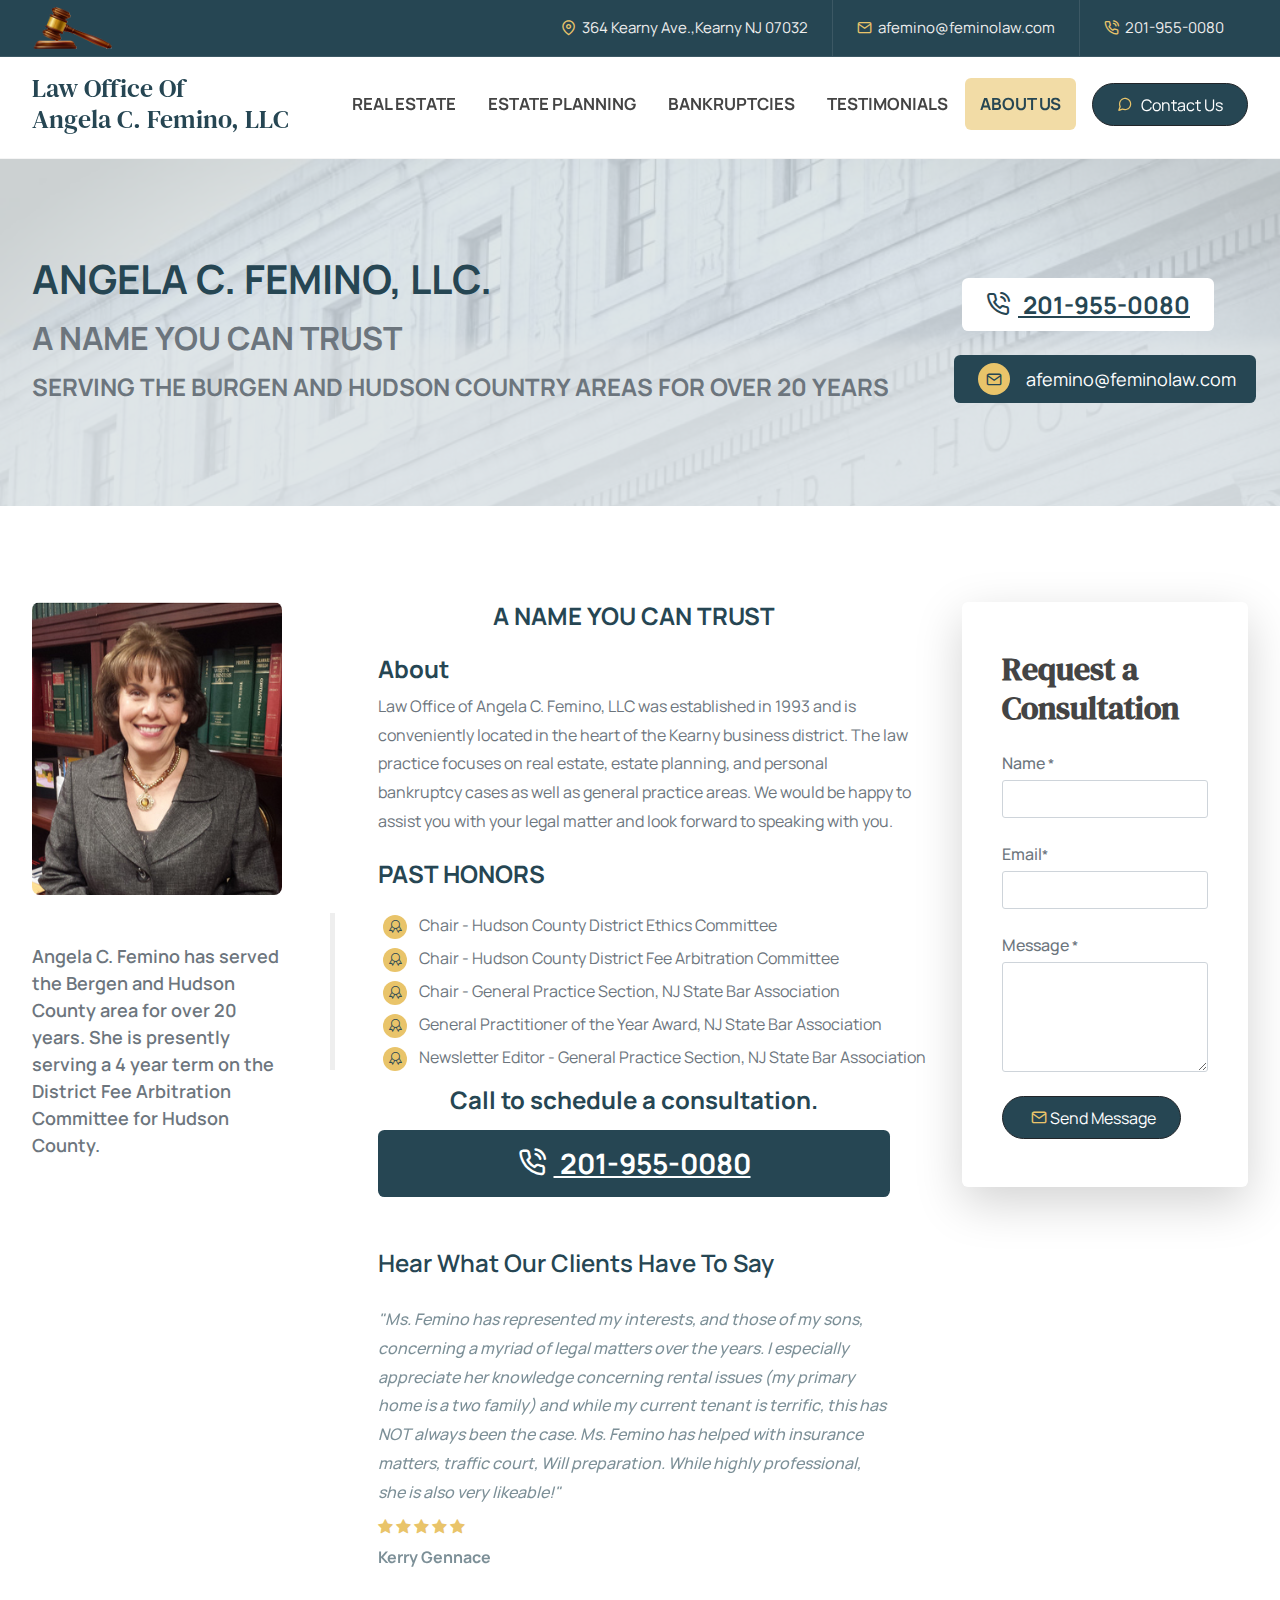
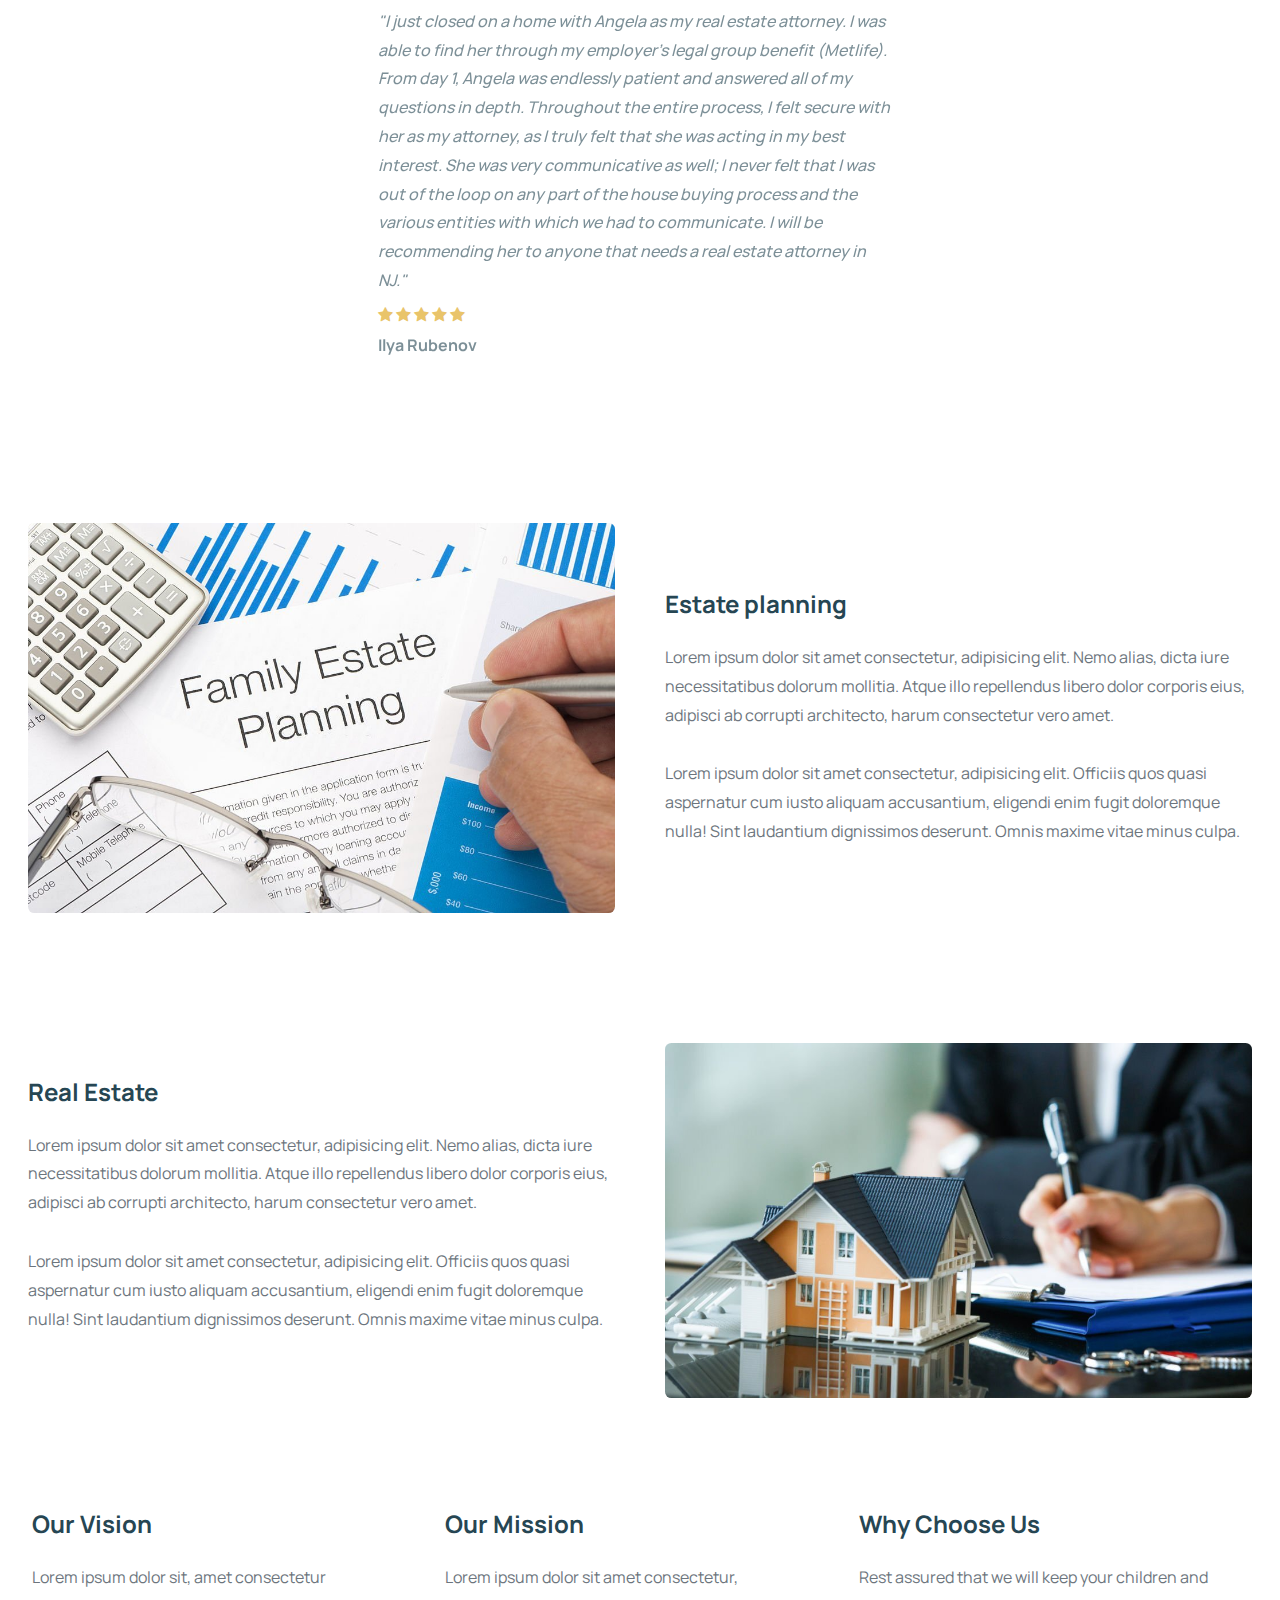
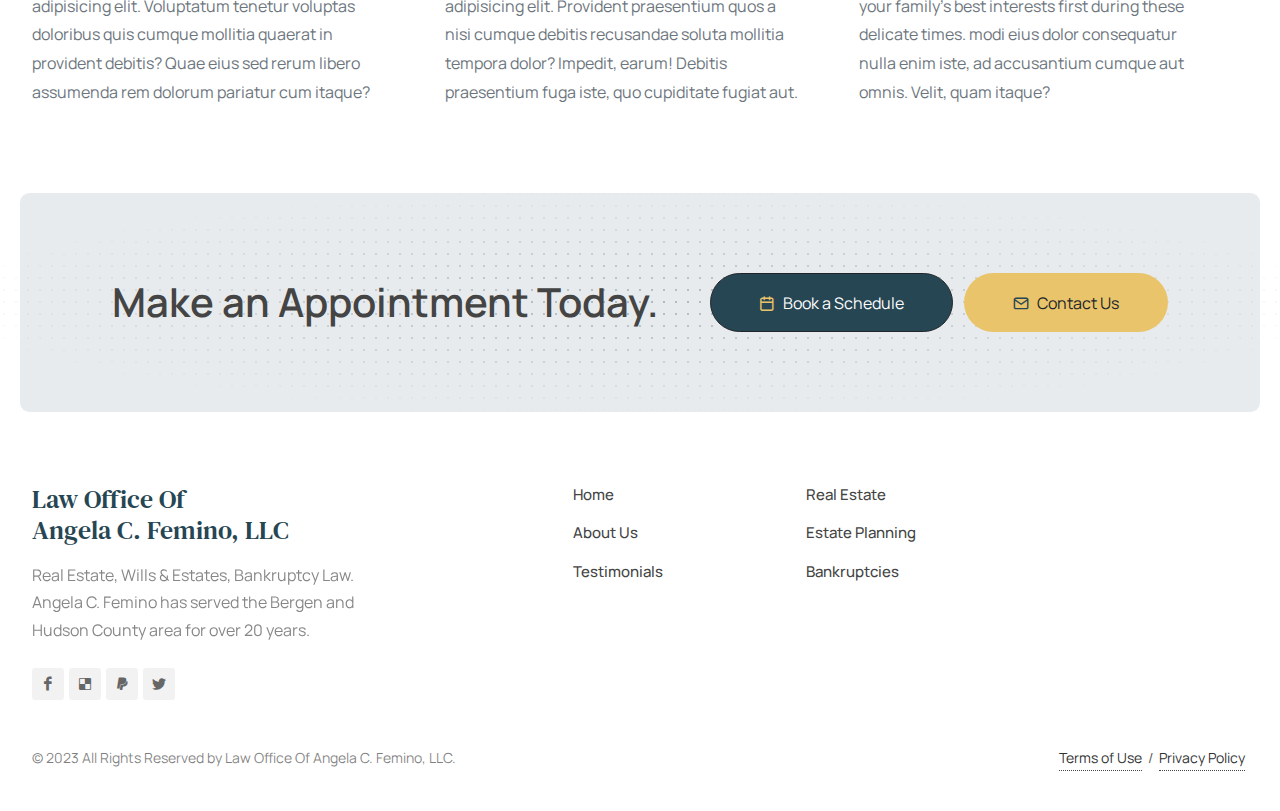
==== commit 9fa64a1d: "About us text color changes" ====
--- a/about-us.html
+++ b/about-us.html
@@ -199,7 +199,7 @@
                         <div class="text-center">
                           <img src="./images/angela.png" class="rounded-3" alt="Angela" />
                         </div>
-                        <h4 class="font-body mt-5">Angela C. Femino has served the Bergen and Hudson County area for over 20 years. She is presently serving a 4 year term on the District Fee Arbitration Committee for Hudson County.</h4>
+                        <h4 class="font-body text-muted mt-5">Angela C. Femino has served the Bergen and Hudson County area for over 20 years. She is presently serving a 4 year term on the District Fee Arbitration Committee for Hudson County.</h4>
                       </div>
                     </div>
                   </div>
@@ -211,11 +211,11 @@
                 <p class="px-4 ps-md-5 fw-normal text-muted mb-0 pb-4">Law Office of Angela C. Femino, LLC was established in 1993 and is conveniently located in the heart of the Kearny business district. The law practice focuses on real estate, estate planning, and personal bankruptcy cases as well as general practice areas. We would be happy to assist you with your legal matter and look forward to speaking with you.</p>
                 <h3 class="h4 font-body text-body ps-md-5 text-uppercase fw-bold mb-4 mb-lg-4 color">PAST HONORS</h3>
                 <ul class="iconlist honourslist mb-0 ps-2 ps-md-5">
-                  <li class="mb-2"><i class="icon-line2-badge text-smaller bg-color-2 color"></i>Chair - Hudson County District Ethics Committee</li>
-                  <li class="mb-2"><i class="icon-line2-badge text-smaller bg-color-2 color"></i>Chair - Hudson County District Fee Arbitration Committee</li>
-                  <li class="mb-2"><i class="icon-line2-badge text-smaller bg-color-2 color"></i>Chair - General Practice Section, NJ State Bar Association</li>
-                  <li class="mb-2"><i class="icon-line2-badge text-smaller bg-color-2 color"></i>General Practitioner of the Year Award, NJ State Bar Association</li>
-                  <li class="mb-2"><i class="icon-line2-badge text-smaller bg-color-2 color"></i>Newsletter Editor - General Practice Section, NJ State Bar Association</li>
+                  <li class="mb-2 text-muted"><i class="icon-line2-badge text-smaller bg-color-2 color"></i>Chair - Hudson County District Ethics Committee</li>
+                  <li class="mb-2 text-muted"><i class="icon-line2-badge text-smaller bg-color-2 color"></i>Chair - Hudson County District Fee Arbitration Committee</li>
+                  <li class="mb-2 text-muted"><i class="icon-line2-badge text-smaller bg-color-2 color"></i>Chair - General Practice Section, NJ State Bar Association</li>
+                  <li class="mb-2 text-muted"><i class="icon-line2-badge text-smaller bg-color-2 color"></i>General Practitioner of the Year Award, NJ State Bar Association</li>
+                  <li class="mb-2 text-muted"><i class="icon-line2-badge text-smaller bg-color-2 color"></i>Newsletter Editor - General Practice Section, NJ State Bar Association</li>
                 </ul>
                 <div class="mt-3 mb-5">
                   <h3 class="h4 font-body text-body text-center fw-bold mb-2 color">Call to schedule a consultation.</h3>
@@ -279,17 +279,17 @@
 
                               <div class="row">
                                 <div class="col-12 form-group mb-4">
-                                  <label for="template-contactform-name">Name <small>*</small></label>
+                                  <label for="template-contactform-name" class="text-muted">Name <small>*</small></label>
                                   <input type="text" id="template-contactform-name" name="template-contactform-name" value="" class="form-control required" />
                                 </div>
 
                                 <div class="col-12 form-group mb-4">
-                                  <label for="template-contactform-email">Email<small>*</small></label>
+                                  <label for="template-contactform-email" class="text-muted">Email<small>*</small></label>
                                   <input type="email" id="template-contactform-email" name="template-contactform-email" value="" class="required email form-control" />
                                 </div>
 
                                 <div class="col-12 form-group mb-4">
-                                  <label for="template-contactform-message">Message <small>*</small></label>
+                                  <label for="template-contactform-message" class="text-muted">Message <small>*</small></label>
                                   <textarea class="required form-control" id="template-contactform-message" name="template-contactform-message" rows="4" cols="30"></textarea>
                                 </div>
 
@@ -324,8 +324,8 @@
             <div class="col-md-6">
               <h2></h2>
               <h3 class="h4 font-body text-body fw-bold mb-2 mb-lg-4 color">Estate planning</h3>
-              <p>Lorem ipsum dolor sit amet consectetur, adipisicing elit. Nemo alias, dicta iure necessitatibus dolorum mollitia. Atque illo repellendus libero dolor corporis eius, adipisci ab corrupti architecto, harum consectetur vero amet.</p>
-              <p>Lorem ipsum dolor sit amet consectetur, adipisicing elit. Officiis quos quasi aspernatur cum iusto aliquam accusantium, eligendi enim fugit doloremque nulla! Sint laudantium dignissimos deserunt. Omnis maxime vitae minus culpa.</p>
+              <p class="text-muted">Lorem ipsum dolor sit amet consectetur, adipisicing elit. Nemo alias, dicta iure necessitatibus dolorum mollitia. Atque illo repellendus libero dolor corporis eius, adipisci ab corrupti architecto, harum consectetur vero amet.</p>
+              <p class="text-muted">Lorem ipsum dolor sit amet consectetur, adipisicing elit. Officiis quos quasi aspernatur cum iusto aliquam accusantium, eligendi enim fugit doloremque nulla! Sint laudantium dignissimos deserunt. Omnis maxime vitae minus culpa.</p>
             </div>
           </div>
           <div class="row mt-5 mb-5 pb-5 g-5 gutter-50 justify-content-between align-items-center py-3">
@@ -336,8 +336,8 @@
             </div>
             <div class="col-md-6 order-1">
               <h3 class="h4 font-body text-body fw-bold mb-2 mb-lg-4 color">Real Estate</h3>
-              <p>Lorem ipsum dolor sit amet consectetur, adipisicing elit. Nemo alias, dicta iure necessitatibus dolorum mollitia. Atque illo repellendus libero dolor corporis eius, adipisci ab corrupti architecto, harum consectetur vero amet.</p>
-              <p>Lorem ipsum dolor sit amet consectetur, adipisicing elit. Officiis quos quasi aspernatur cum iusto aliquam accusantium, eligendi enim fugit doloremque nulla! Sint laudantium dignissimos deserunt. Omnis maxime vitae minus culpa.</p>
+              <p class="text-muted">Lorem ipsum dolor sit amet consectetur, adipisicing elit. Nemo alias, dicta iure necessitatibus dolorum mollitia. Atque illo repellendus libero dolor corporis eius, adipisci ab corrupti architecto, harum consectetur vero amet.</p>
+              <p class="text-muted">Lorem ipsum dolor sit amet consectetur, adipisicing elit. Officiis quos quasi aspernatur cum iusto aliquam accusantium, eligendi enim fugit doloremque nulla! Sint laudantium dignissimos deserunt. Omnis maxime vitae minus culpa.</p>
             </div>
           </div>
         </div>
@@ -345,15 +345,15 @@
           <div class="row justify-content-between py-3">
             <div class="col-md-4 pe-lg-5">
               <h3 class="h4 font-body text-body fw-bold mb-2 mb-lg-4 color">Our Vision</h3>
-              <p>Lorem ipsum dolor sit, amet consectetur adipisicing elit. Voluptatum tenetur voluptas doloribus quis cumque mollitia quaerat in provident debitis? Quae eius sed rerum libero assumenda rem dolorum pariatur cum itaque?</p>
+              <p class="text-muted">Lorem ipsum dolor sit, amet consectetur adipisicing elit. Voluptatum tenetur voluptas doloribus quis cumque mollitia quaerat in provident debitis? Quae eius sed rerum libero assumenda rem dolorum pariatur cum itaque?</p>
             </div>
             <div class="col-md-4 pe-lg-5">
               <h3 class="h4 font-body text-body fw-bold mb-2 mb-lg-4 color">Our Mission</h3>
-              <p>Lorem ipsum dolor sit amet consectetur, adipisicing elit. Provident praesentium quos a nisi cumque debitis recusandae soluta mollitia tempora dolor? Impedit, earum! Debitis praesentium fuga iste, quo cupiditate fugiat aut.</p>
+              <p class="text-muted">Lorem ipsum dolor sit amet consectetur, adipisicing elit. Provident praesentium quos a nisi cumque debitis recusandae soluta mollitia tempora dolor? Impedit, earum! Debitis praesentium fuga iste, quo cupiditate fugiat aut.</p>
             </div>
             <div class="col-md-4 pe-lg-5">
               <h3 class="h4 font-body text-body fw-bold mb-2 mb-lg-4 color">Why Choose Us</h3>
-              <p>Rest assured that we will keep your children and your family's best interests first during these delicate times. modi eius dolor consequatur nulla enim iste, ad accusantium cumque aut omnis. Velit, quam itaque?</p>
+              <p class="text-muted">Rest assured that we will keep your children and your family's best interests first during these delicate times. modi eius dolor consequatur nulla enim iste, ad accusantium cumque aut omnis. Velit, quam itaque?</p>
             </div>
           </div>
         </div>
